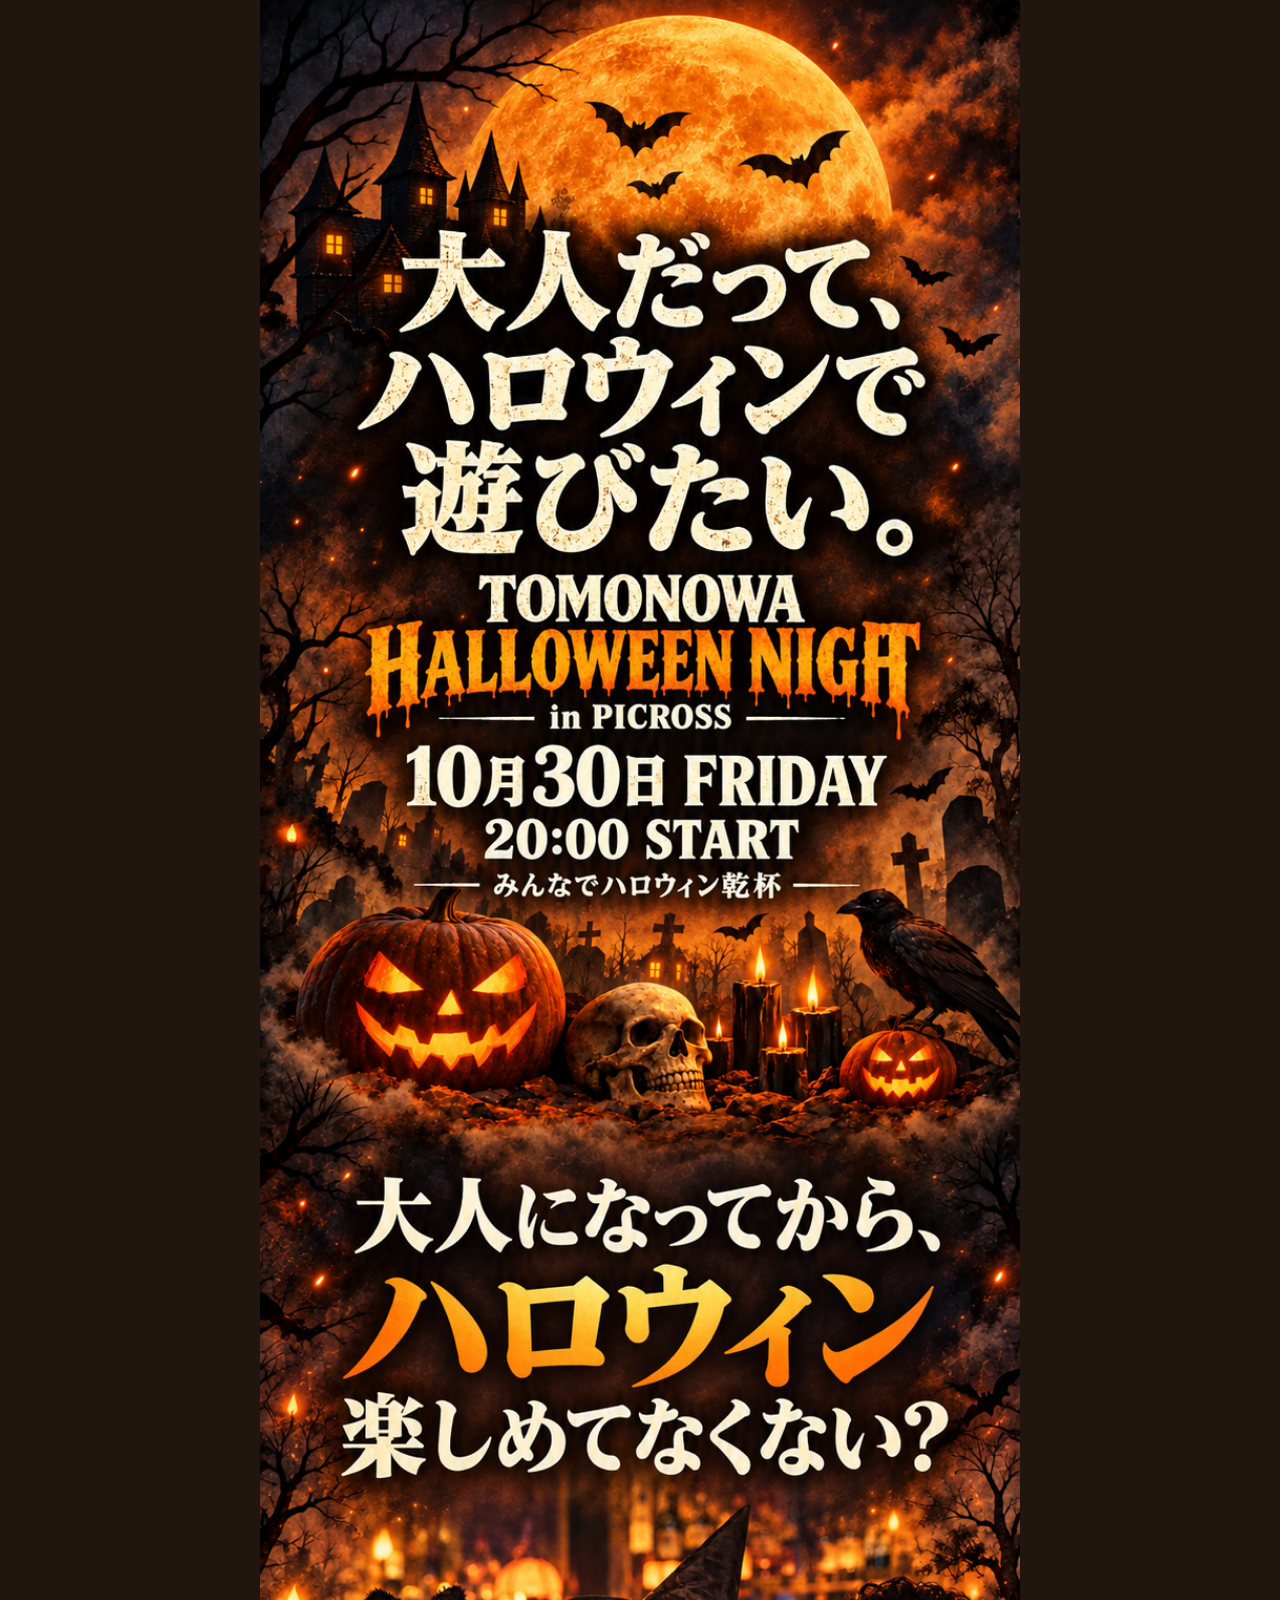
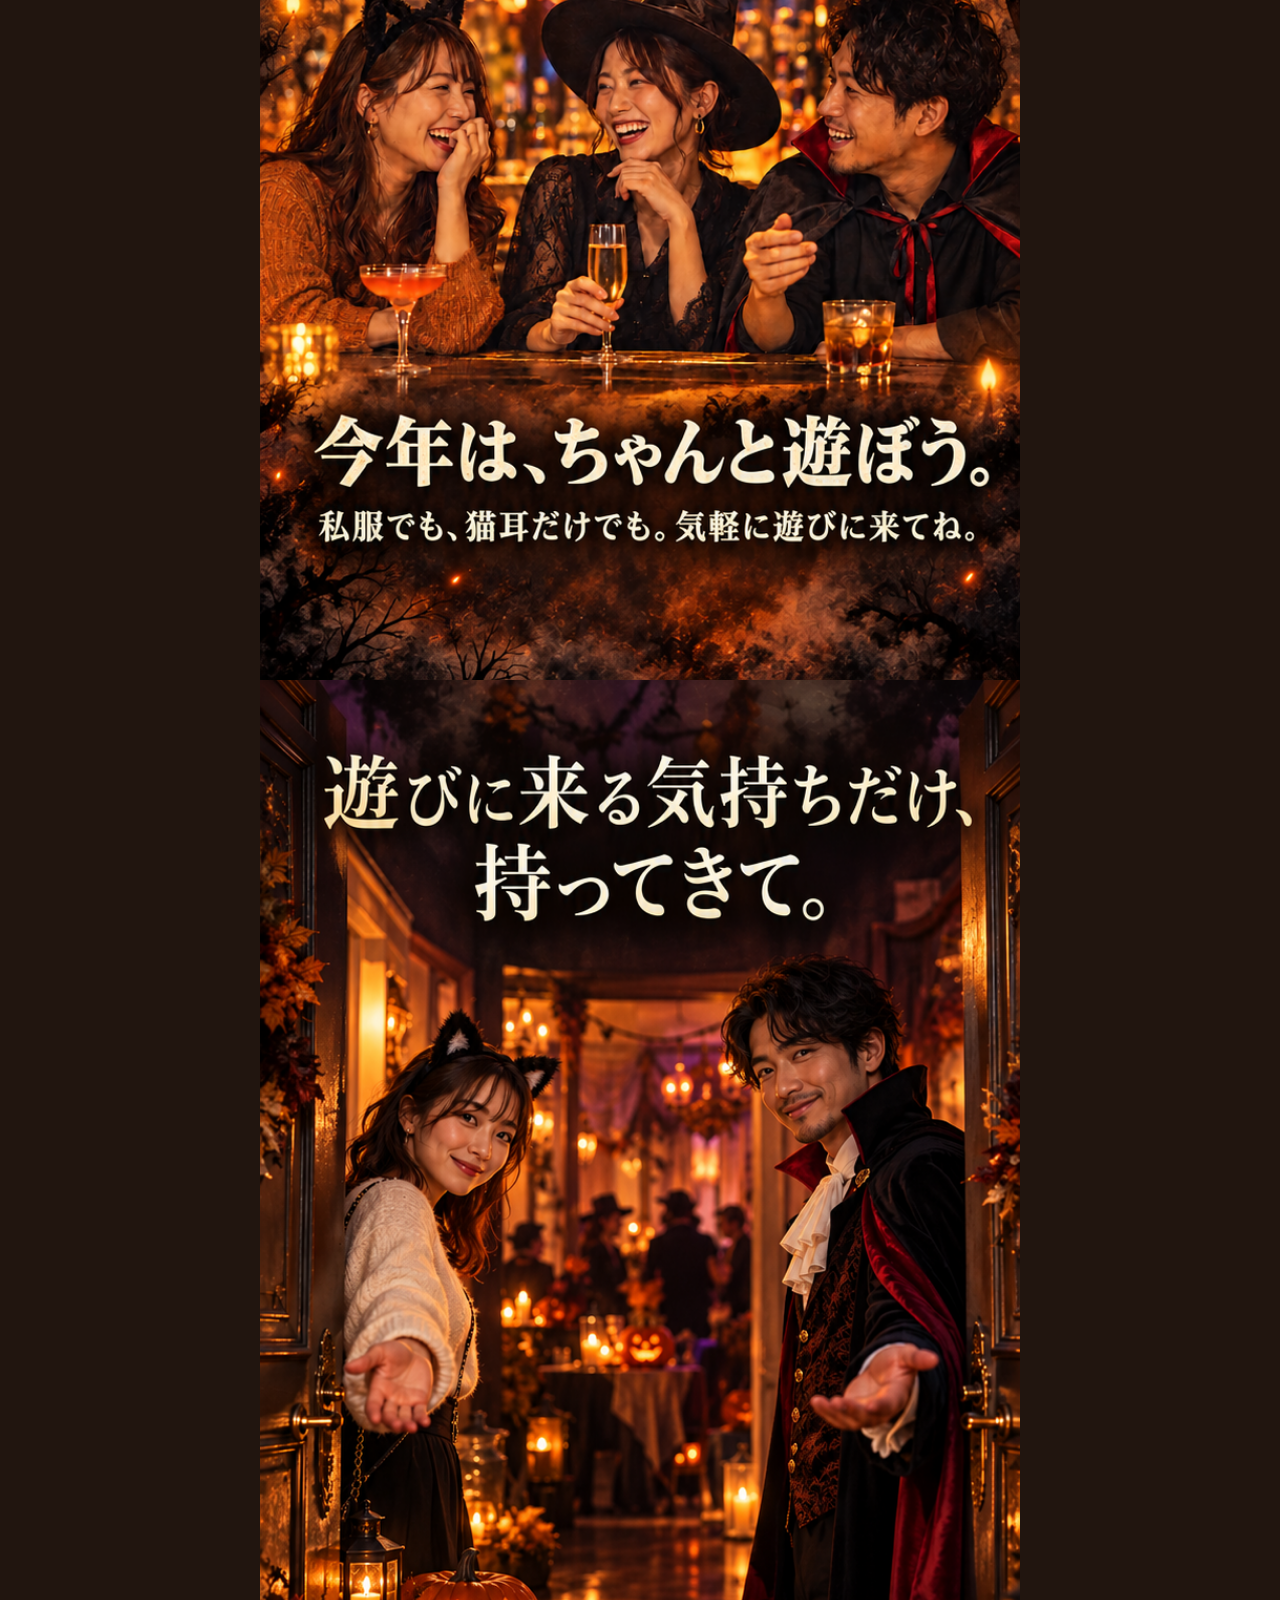
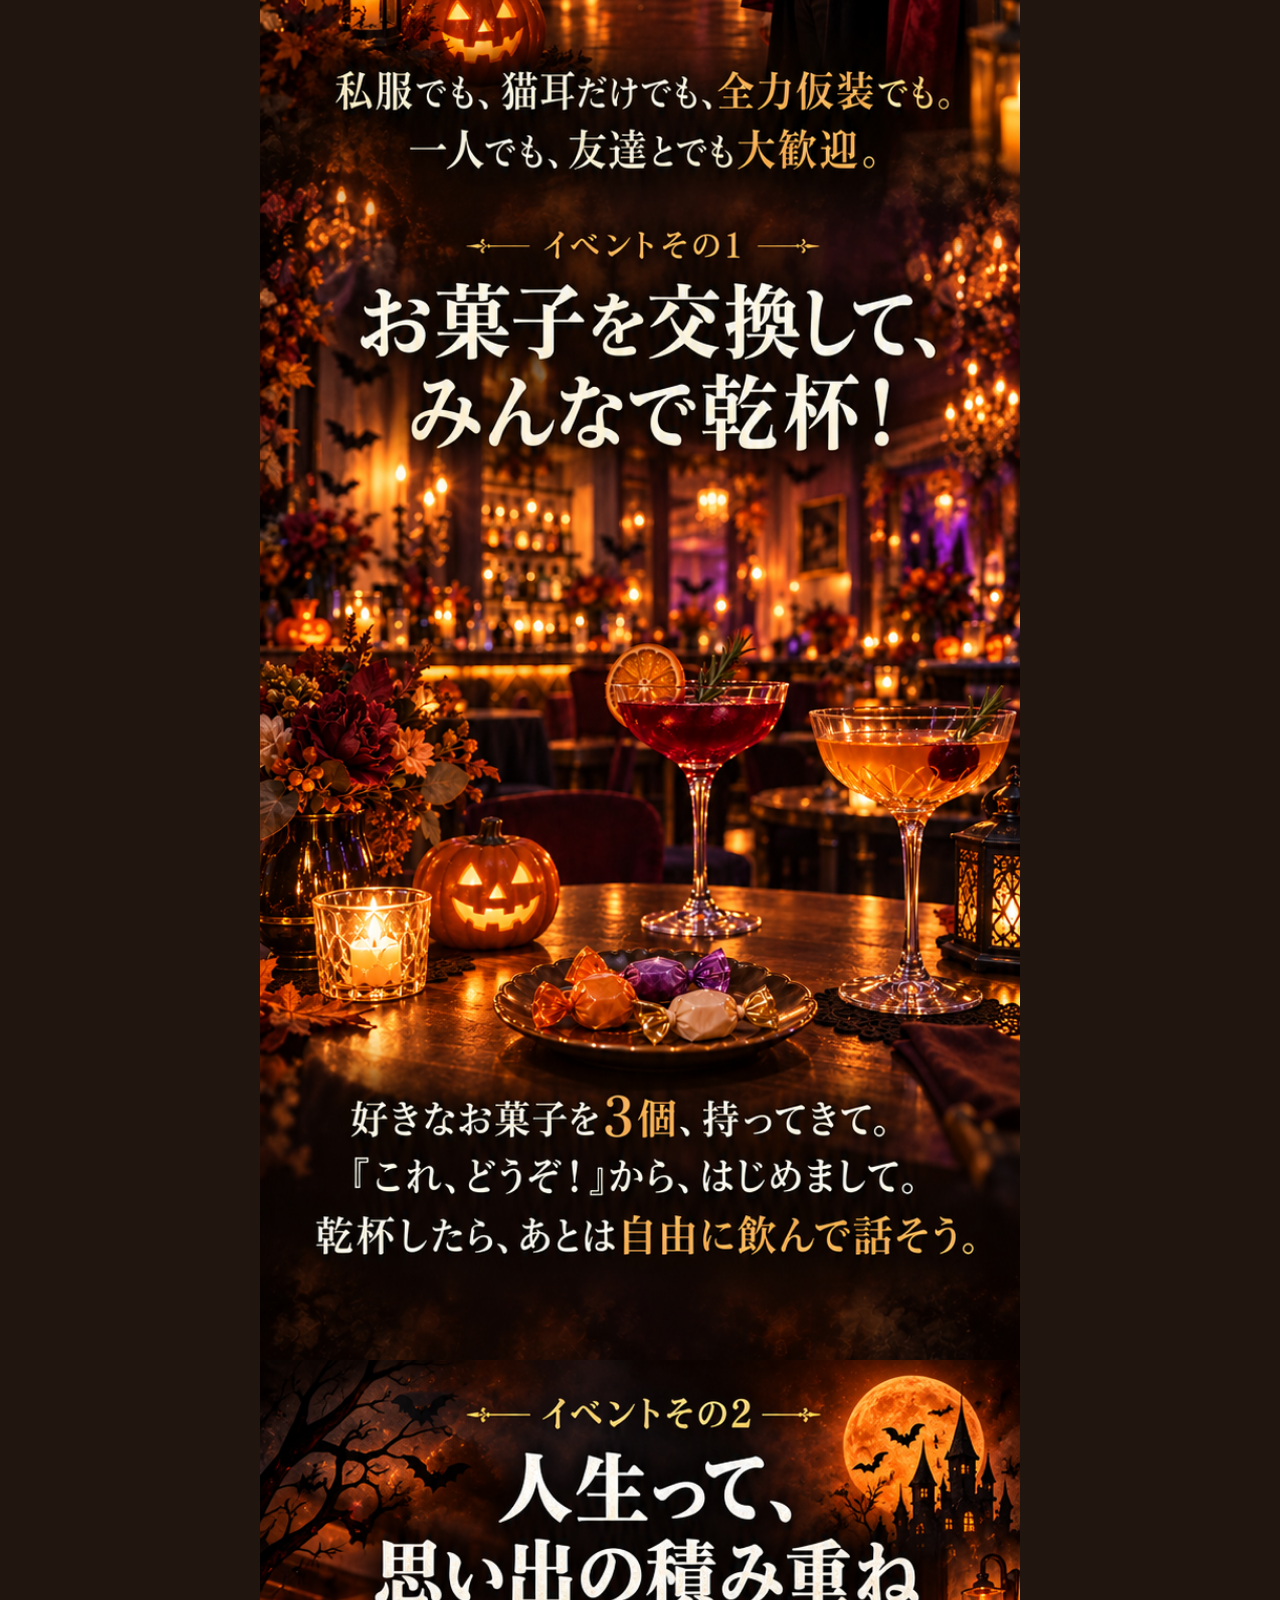
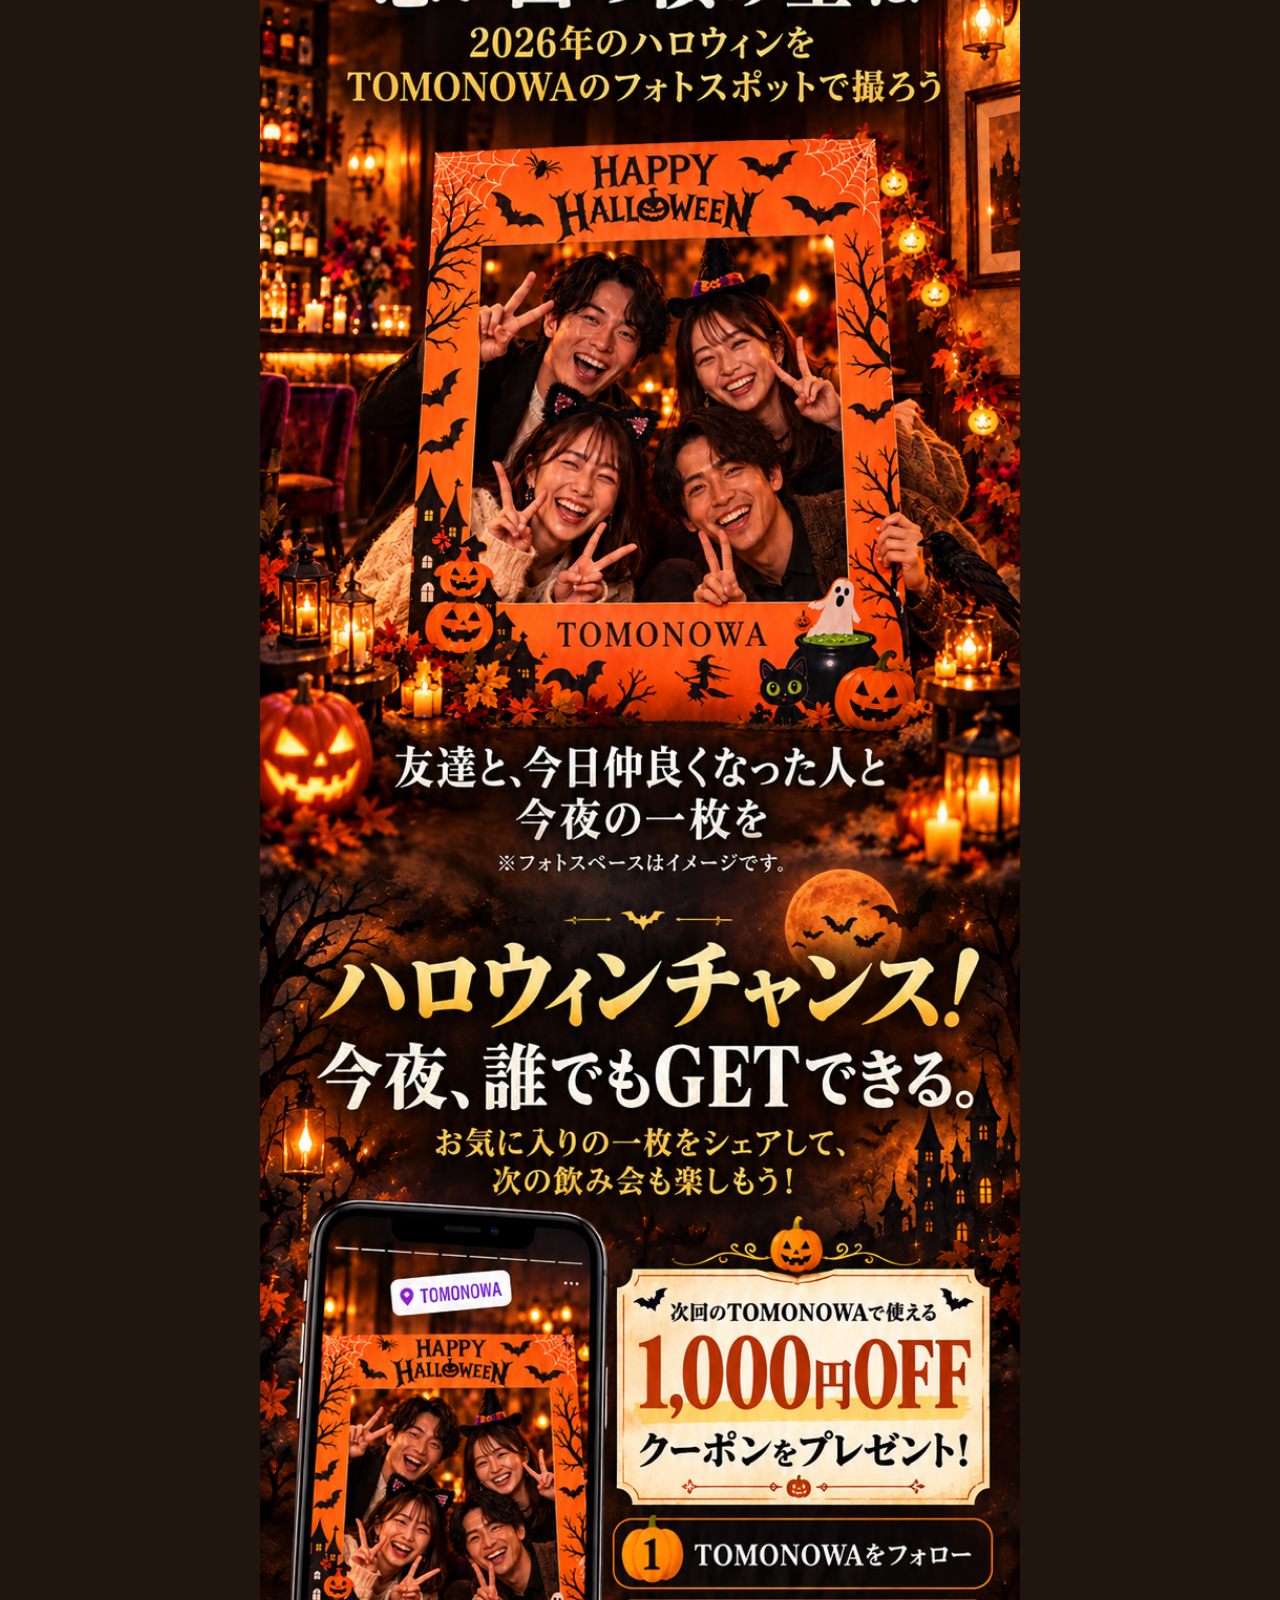
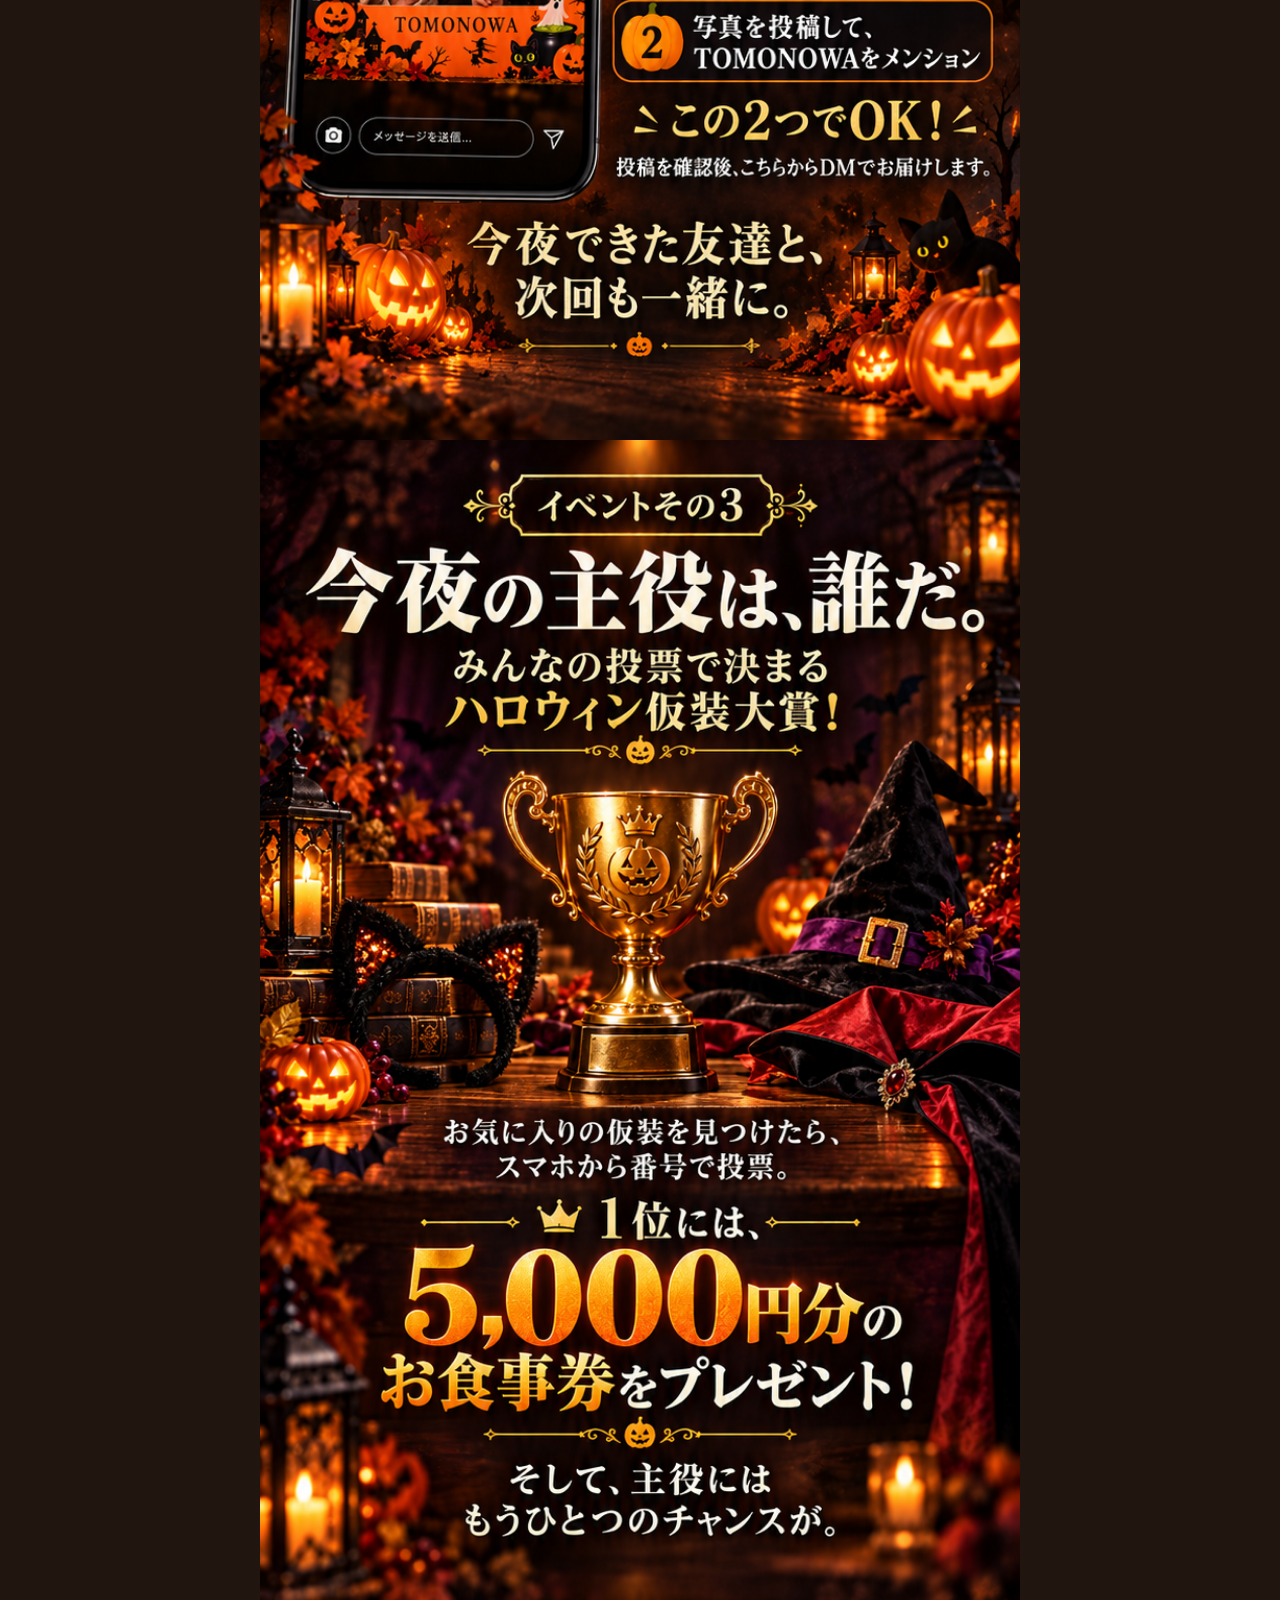
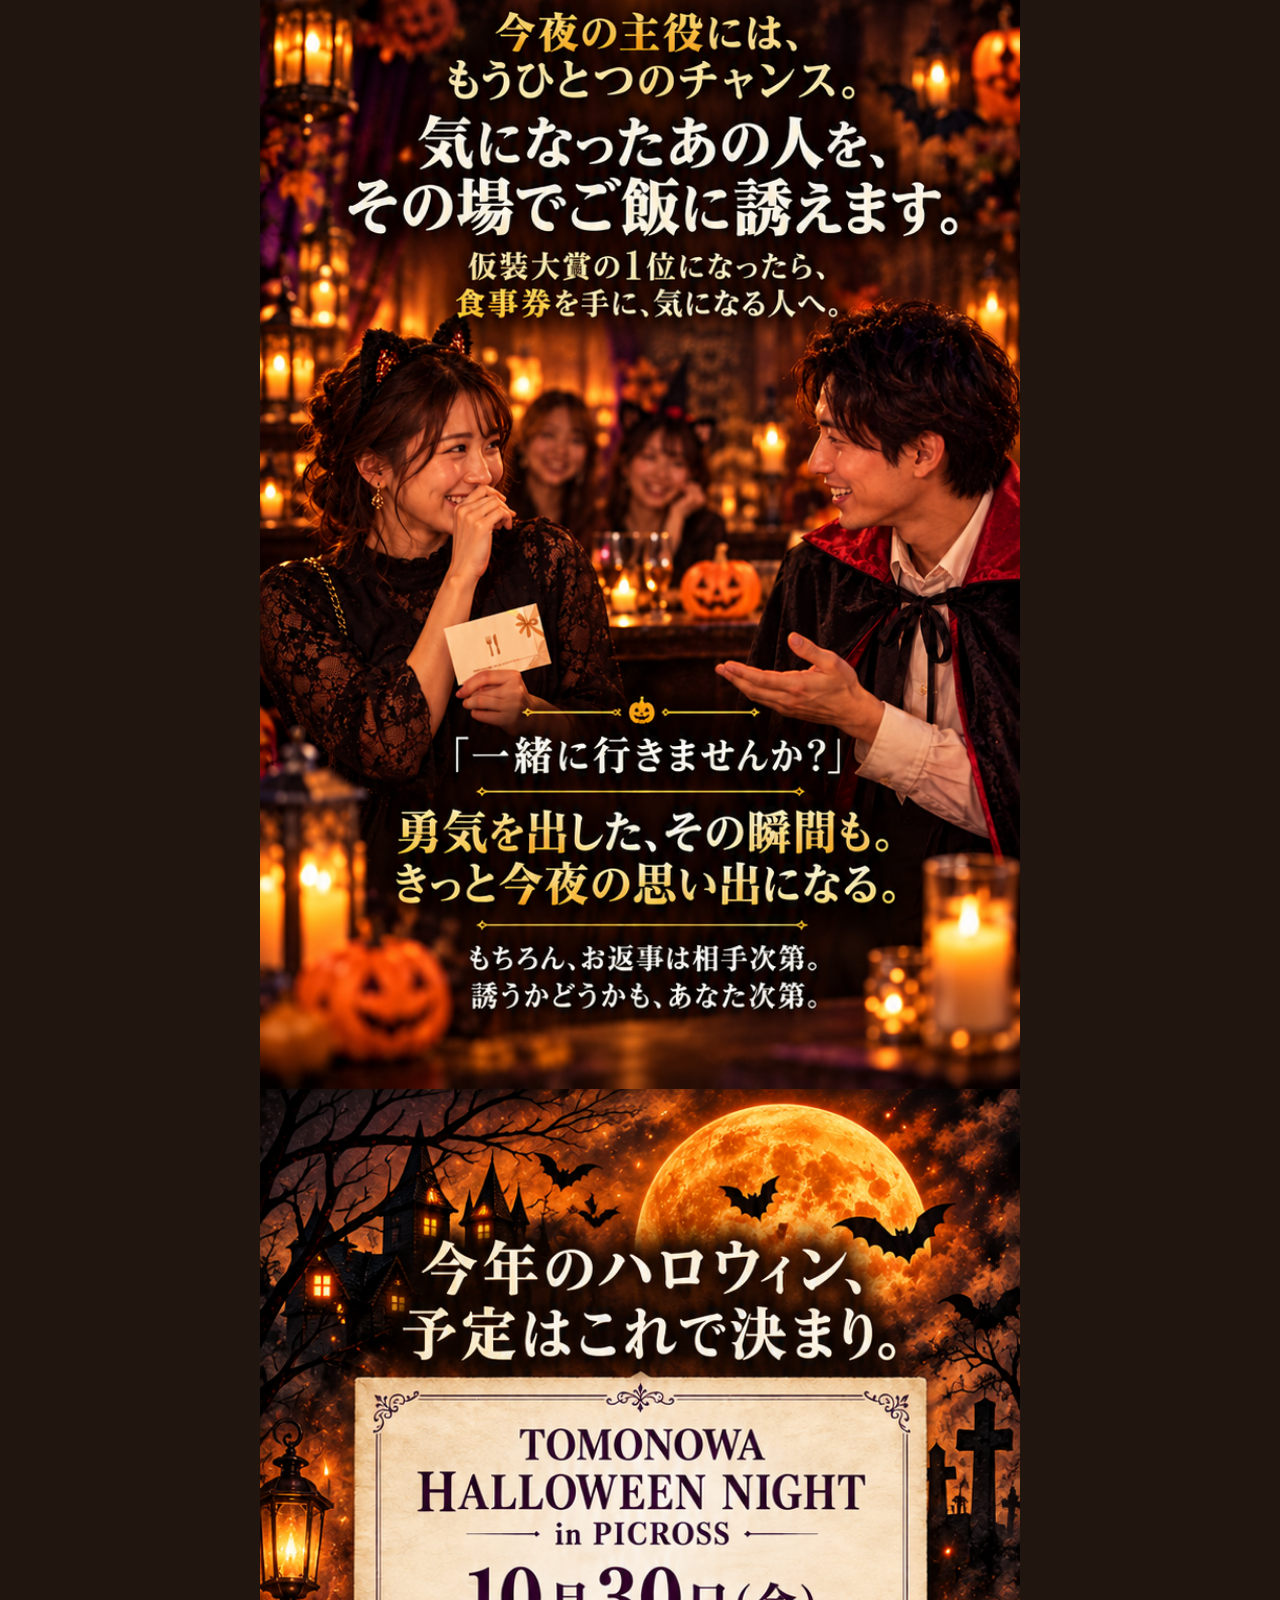
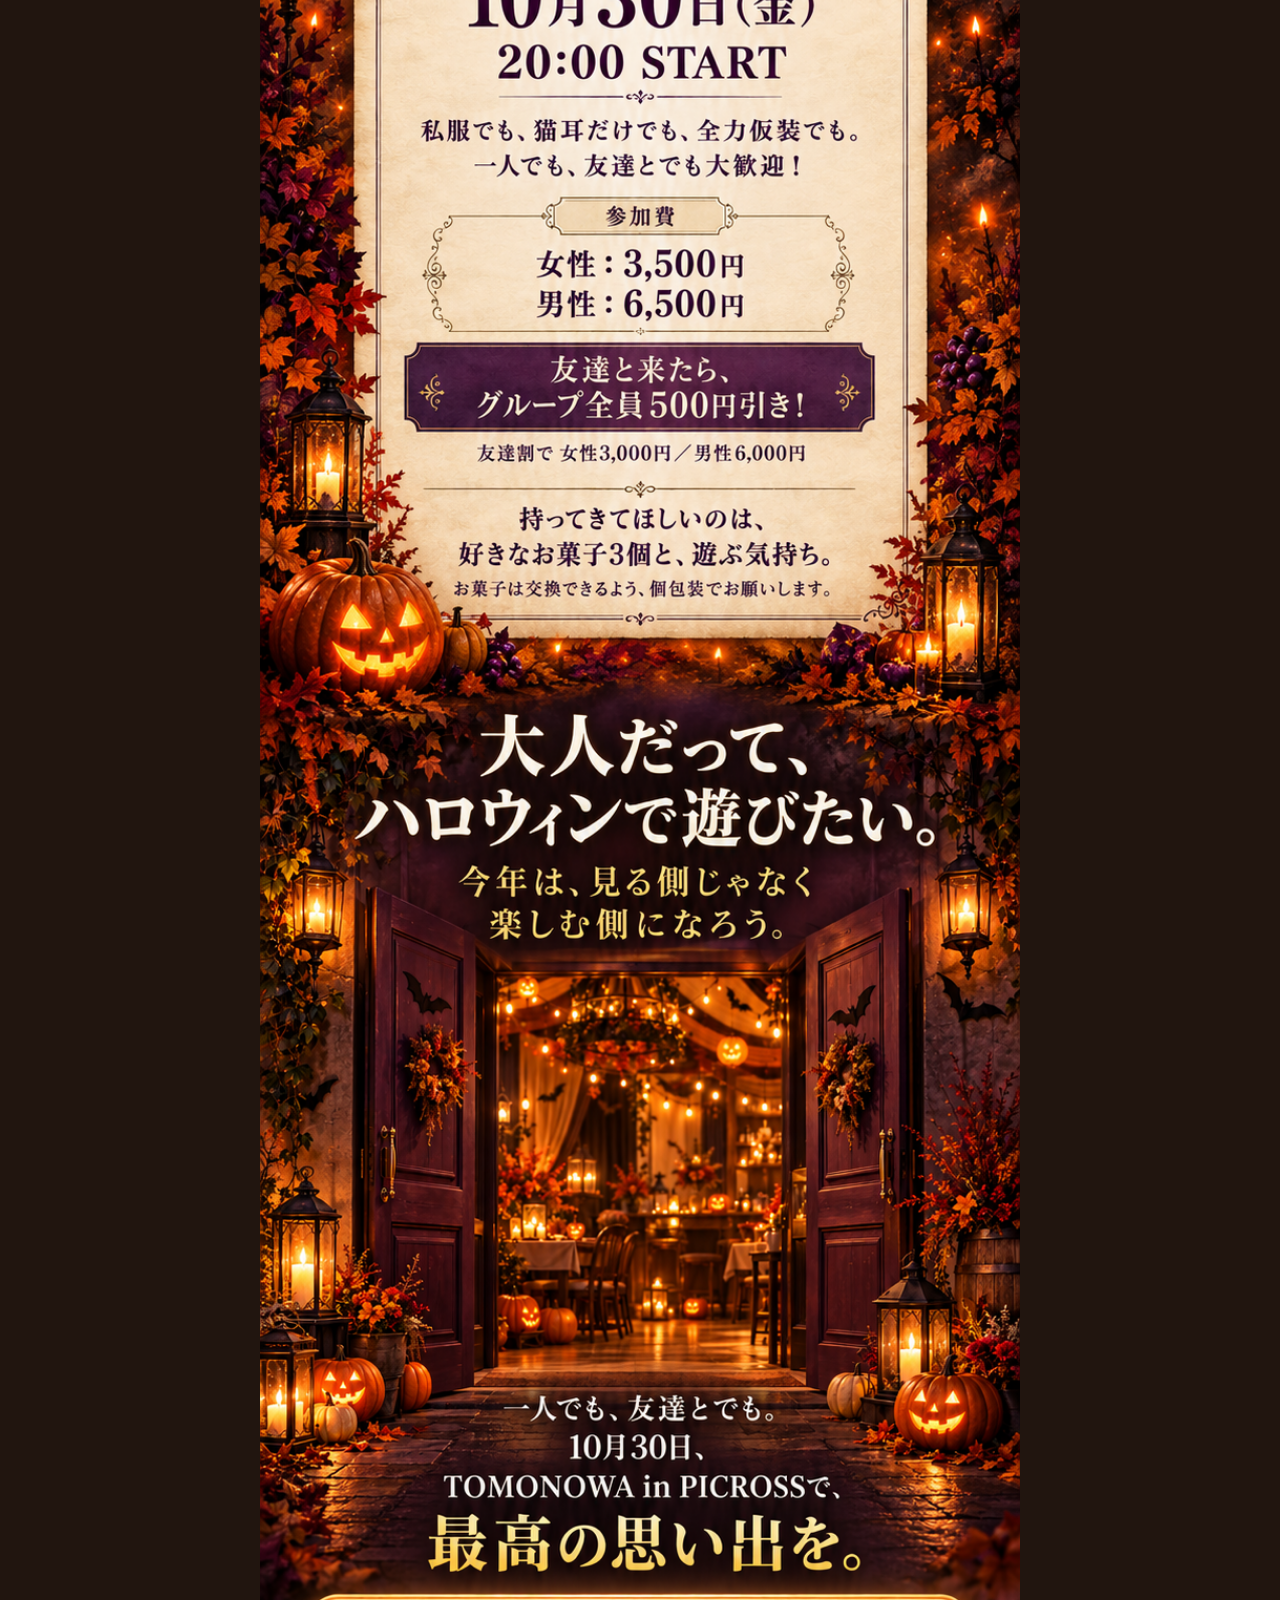
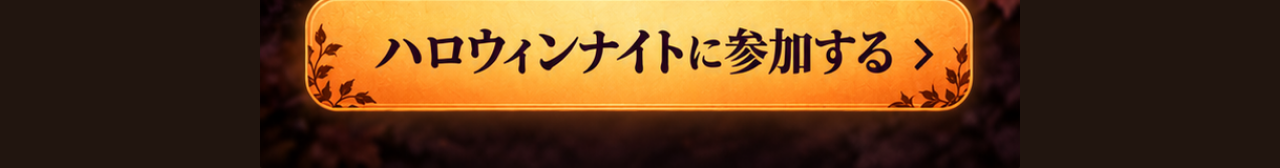
==== halloween/index.html @ 52a35135 "Feature October 30 Halloween event and publish image LP" ====
<!doctype html>
<html lang="ja">
  <head>
    <meta charset="utf-8">
    <meta name="viewport" content="width=device-width, initial-scale=1">
    <title>TOMONOWA HALLOWEEN NIGHT in PICROSS｜10月30日</title>
    <meta name="description" content="10月30日20時スタート。大人だってハロウィンで遊びたい。女性3,500円、男性6,500円。友達と来たらグループ全員500円引き。">
    <link rel="stylesheet" href="./styles.css">
    <link rel="canonical" href="https://martech0000.github.io/tomonowa-event-portal/halloween/">
  </head>
  <body>
    <main class="lp" aria-label="TOMONOWA HALLOWEEN NIGHT in PICROSS｜10月30日 landing page">
      <section class="visual-section" aria-label="Sections 1 and 2">
        <img src="./assets/pages-01-02-continuous-v1.png" alt="大人だって、ハロウィンで遊びたい。10月30日金曜日20時スタート。TOMONOWA HALLOWEEN NIGHT in PICROSS。大人になってから、ハロウィン楽しめてなくない？今年は、ちゃんと遊ぼう。" width="724" height="2172" fetchpriority="high" decoding="async">
      </section>

      <section class="visual-section" aria-label="Sections 3 and 4">
        <img src="./assets/pages-03-04-continuous-v1.png" alt="遊びに来る気持ちだけ、持ってきて。私服でも猫耳だけでも全力仮装でも。一人でも友達とでも大歓迎。イベントその1。お菓子を交換して、みんなで乾杯！好きなお菓子を3個持ってきて。" width="724" height="2172" loading="lazy" decoding="async">
      </section>

      <section class="visual-section" aria-label="Sections 5 and 6">
        <img src="./assets/pages-05-06-continuous-v1.png" alt="イベントその2。人生って、思い出の積み重ね。2026年のハロウィンをTOMONOWAのフォトスポットで撮ろう。フォトスペースはイメージです。ハロウィンチャンス。TOMONOWAをフォローし写真を投稿してメンション。確認後DMで次回1,000円OFFクーポンをお届け。" width="724" height="2172" loading="lazy" decoding="async">
      </section>

      <section class="visual-section" aria-label="Sections 7 and 8">
        <img src="./assets/pages-07-08-continuous-v1.png" alt="イベントその3。みんなの投票で決まる仮装大賞。スマホから番号で投票。1位には5,000円分のお食事券。仮装大賞の1位は気になった人をその場で食事に誘えるチャンス。お返事は相手次第、誘うかどうかもあなた次第。" width="729" height="2157" loading="lazy" decoding="async">
      </section>

      <section class="visual-section has-cta" aria-label="Sections 9 and 10">
        <img src="./assets/pages-09-10-continuous-v1.png" alt="10月30日金曜日20時スタート。女性3,500円、男性6,500円。友達と来たらグループ全員500円引き。個包装のお菓子3個をご用意ください。10月30日、TOMONOWA in PICROSSで最高の思い出を。ハロウィンナイトに参加する。" width="724" height="2171" loading="lazy" decoding="async">
        <!-- 申込先が決まり次第、hrefを設定する。未設定時は誤って予約できたと誤認させない。 -->
        <a class="cta-hit cta-hit--final-primary" href="#" aria-label="ハロウィンナイトに参加する（申込先未設定）" aria-disabled="true" onclick="event.preventDefault(); alert('申し込み先は現在未設定です。');"></a>
      </section>
    </main>
  </body>
</html>
---- halloween/styles.css ----
:root {
  color-scheme: dark;
  --page-bg: #21150f;
  --frame-bg: #21150f;
  --focus: #ffbc62;
}

* {
  box-sizing: border-box;
}

html {
  background: var(--page-bg);
}

body {
  margin: 0;
  background: var(--page-bg);
  font-family: "Hiragino Mincho ProN", "Yu Mincho", YuMincho, "Times New Roman", serif;
}

.lp {
  width: min(100%, 760px);
  margin: 0 auto;
  background: var(--page-bg);
}

.visual-section {
  position: relative;
  margin: 0;
  line-height: 0;
  background: var(--frame-bg);
}

.visual-section img {
  display: block;
  width: 100%;
  height: auto;
  user-select: none;
}

/* Image sections form one continuous LP; transitions belong to the artwork. */
.visual-section + .visual-section { margin-top: 0; }

.cta-hit {
  position: absolute;
  display: block;
  border-radius: 999px;
  -webkit-tap-highlight-color: transparent;
}

.cta-hit:focus-visible {
  outline: 4px solid var(--focus);
  outline-offset: 4px;
}

@media (min-width: 942px) {
  body {
    padding-block: 0;
  }

  .lp {
    border-radius: 2px;
    overflow: hidden;
  }
}

.cta-hit--final-primary {
  left: 6%;
  right: 6%;
  top: 92.5%;
  height: 5%;
}
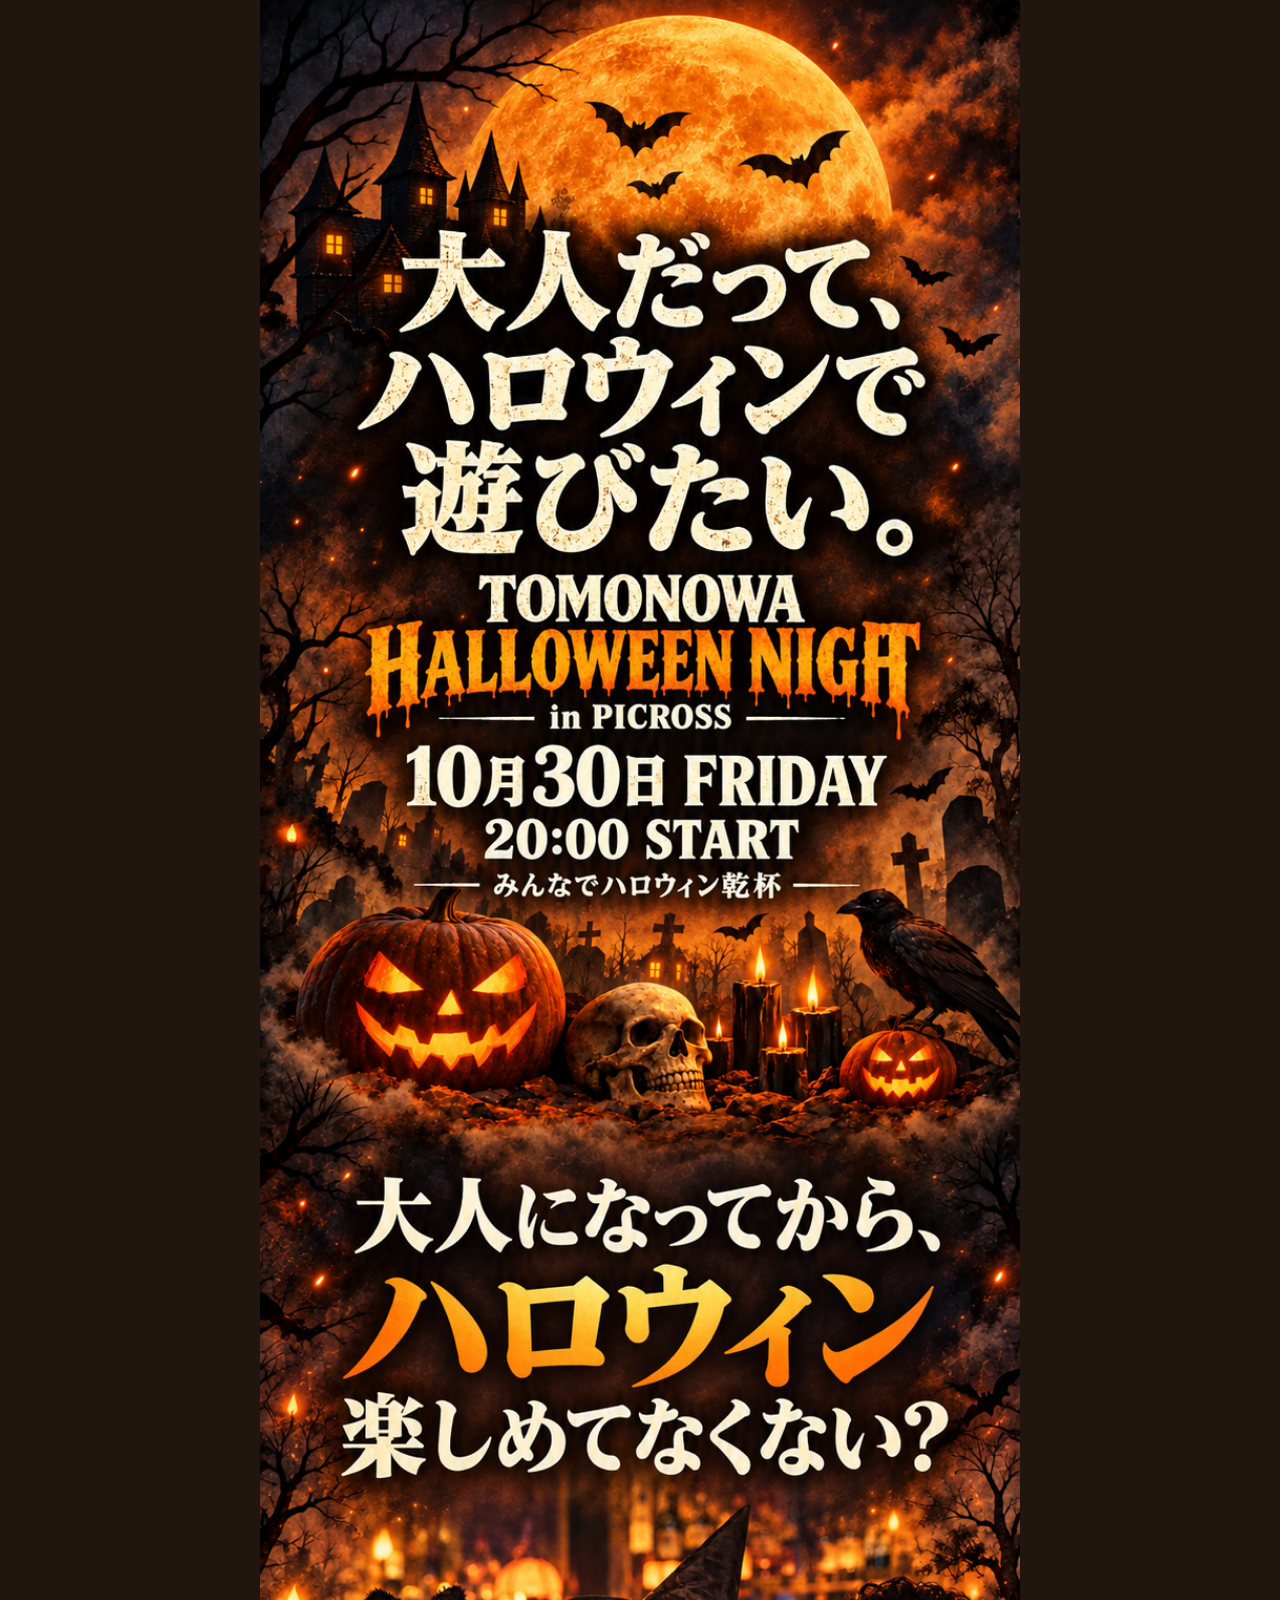
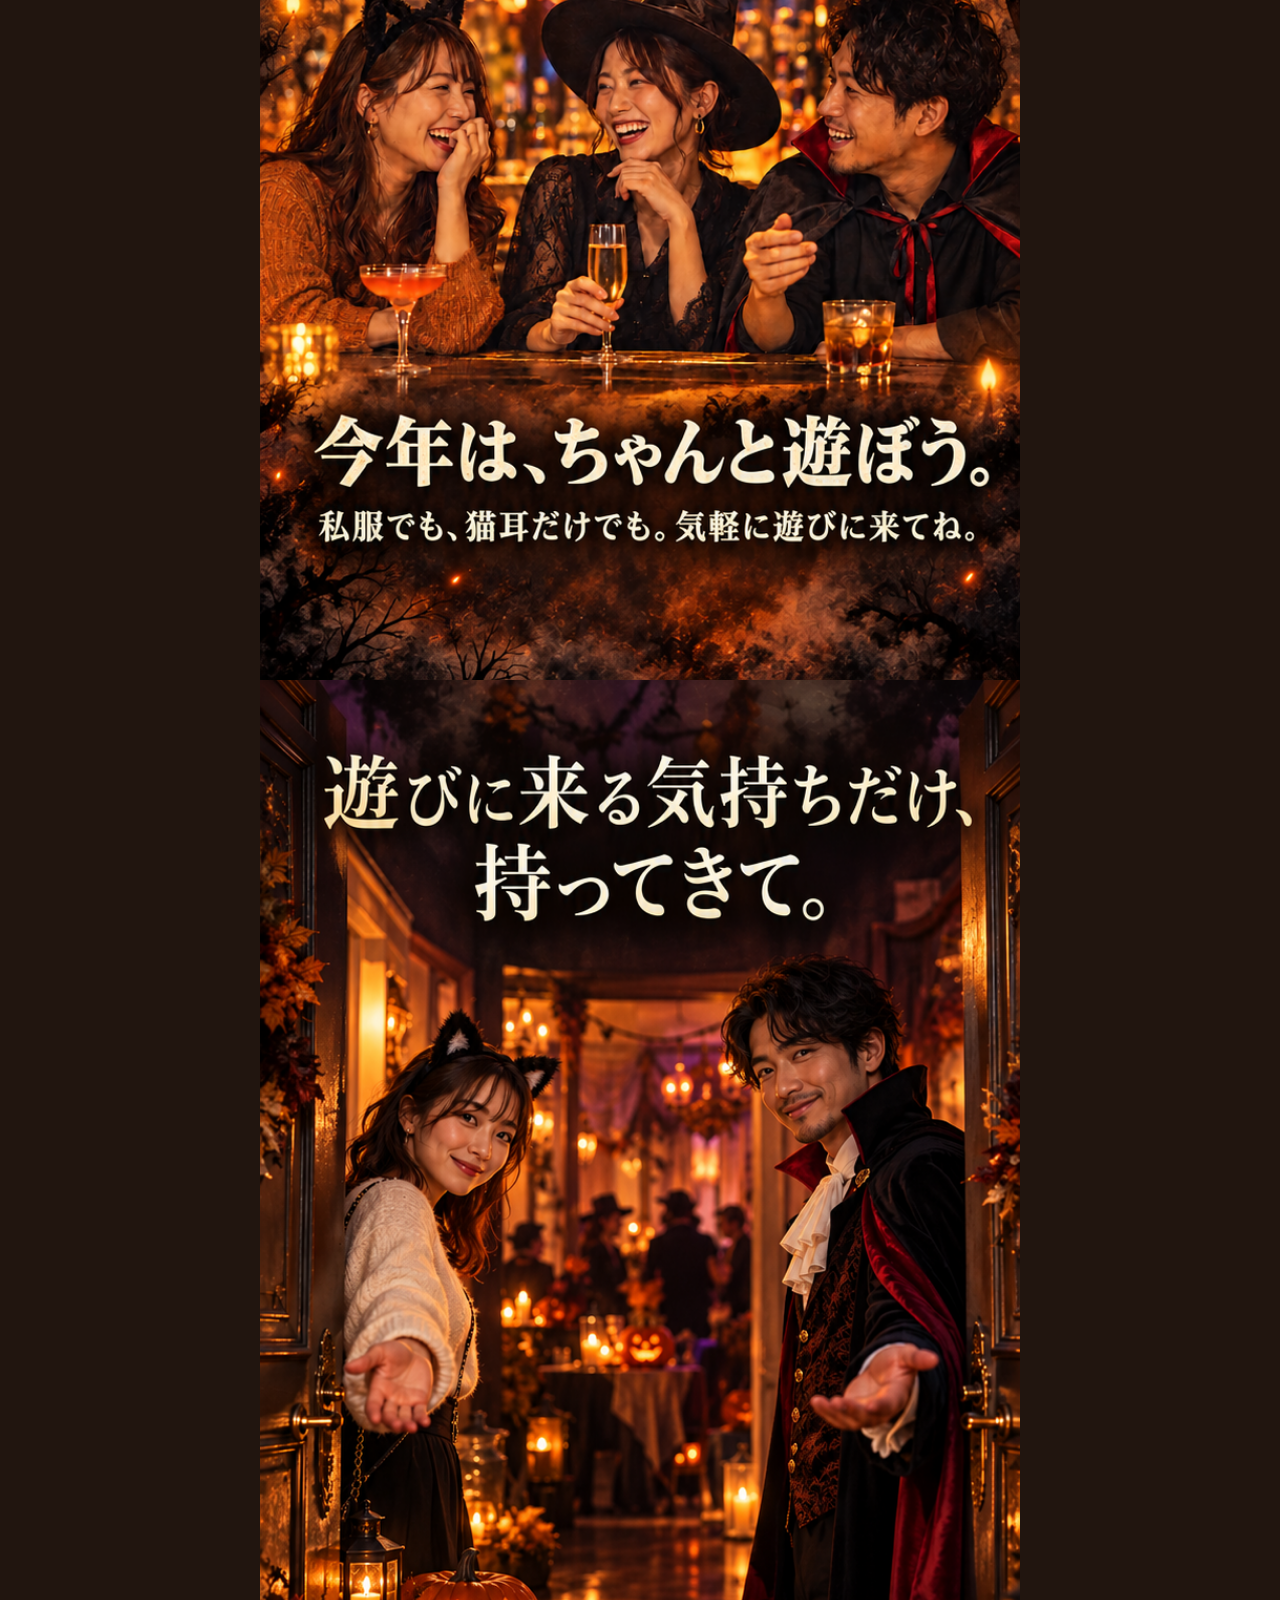
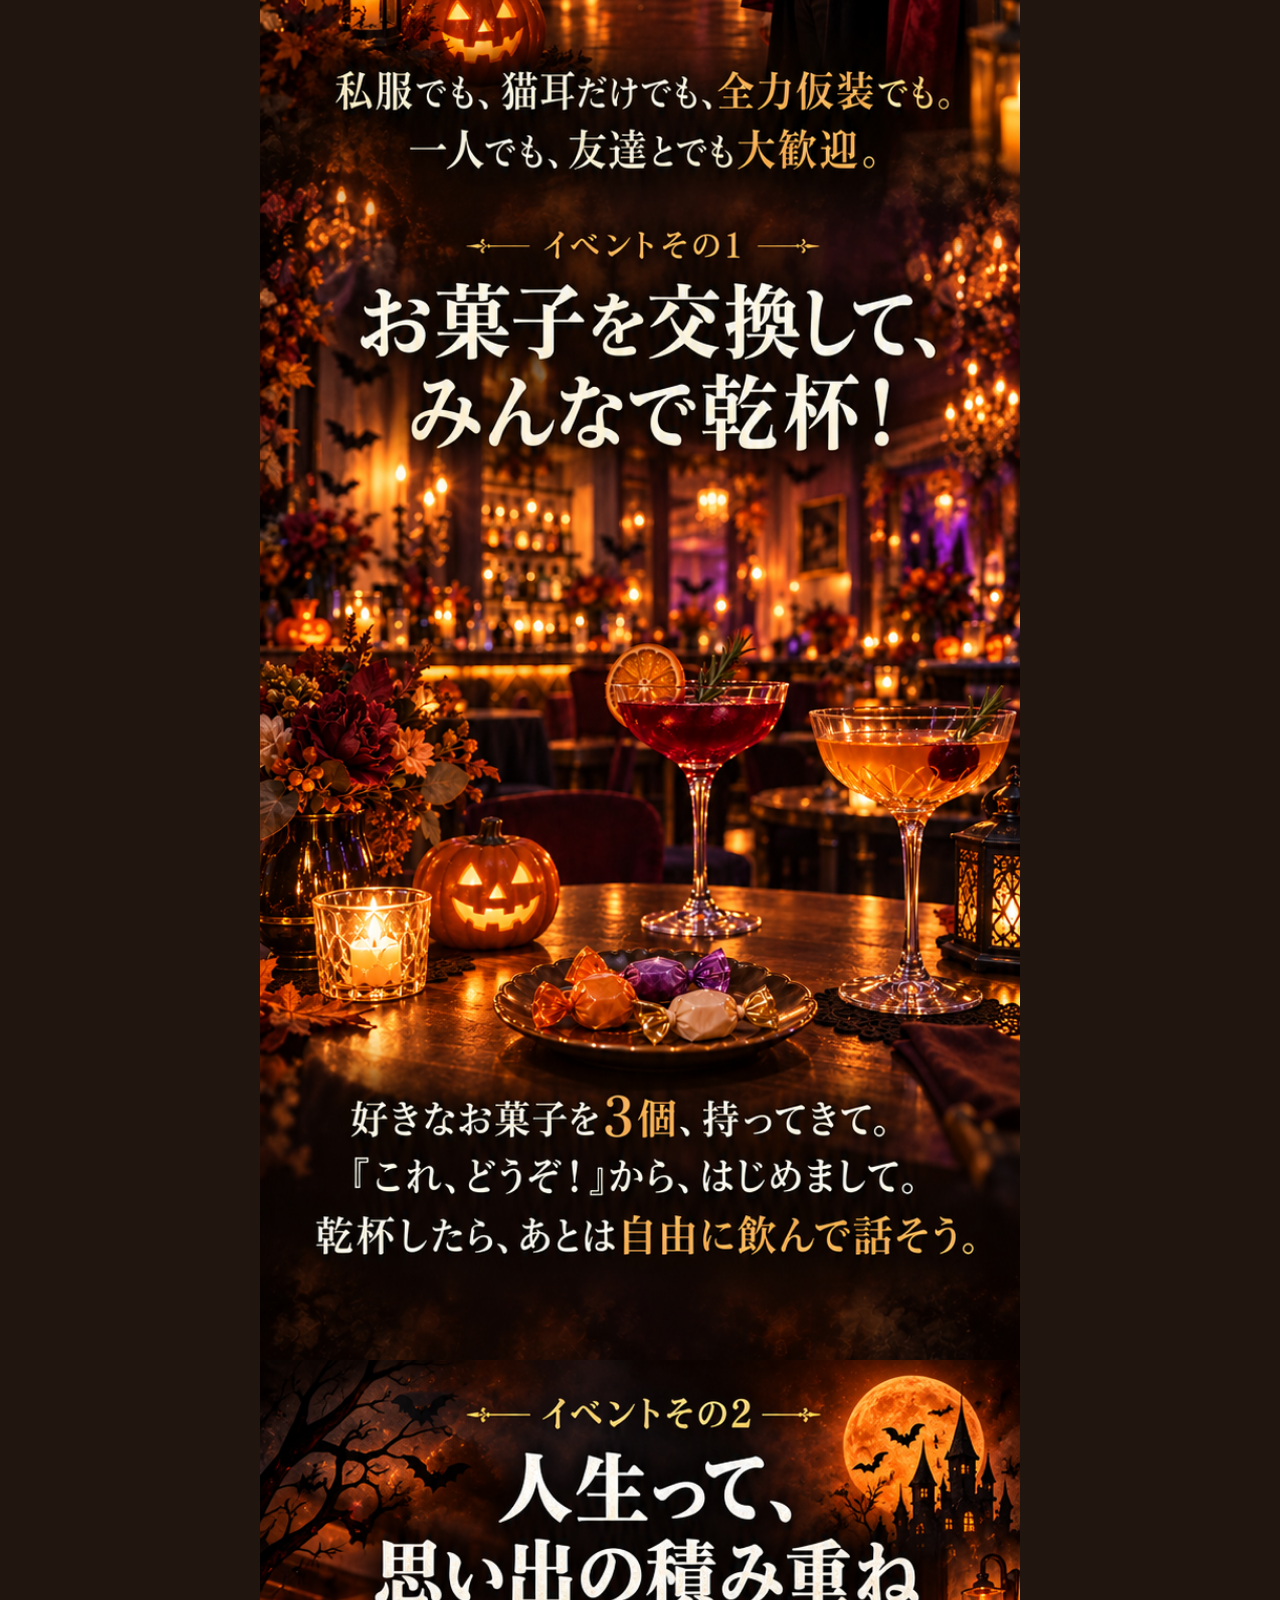
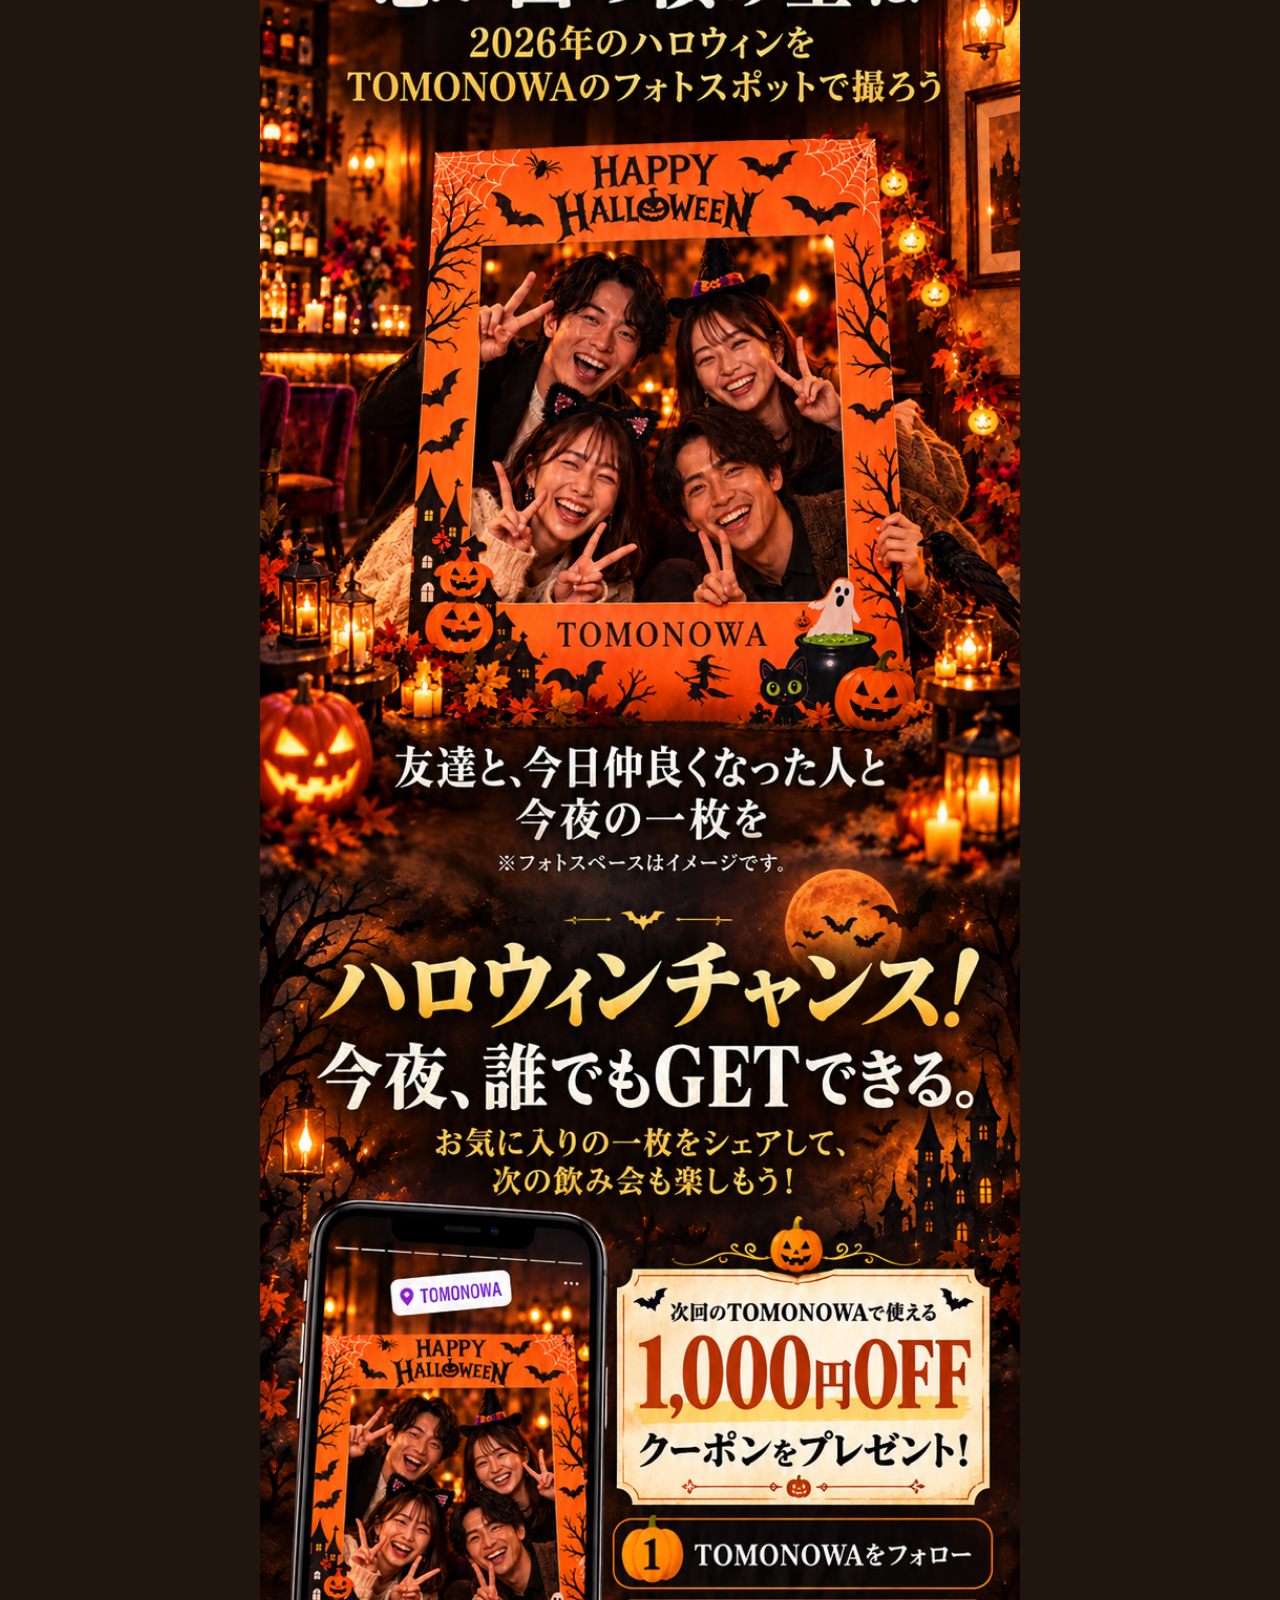
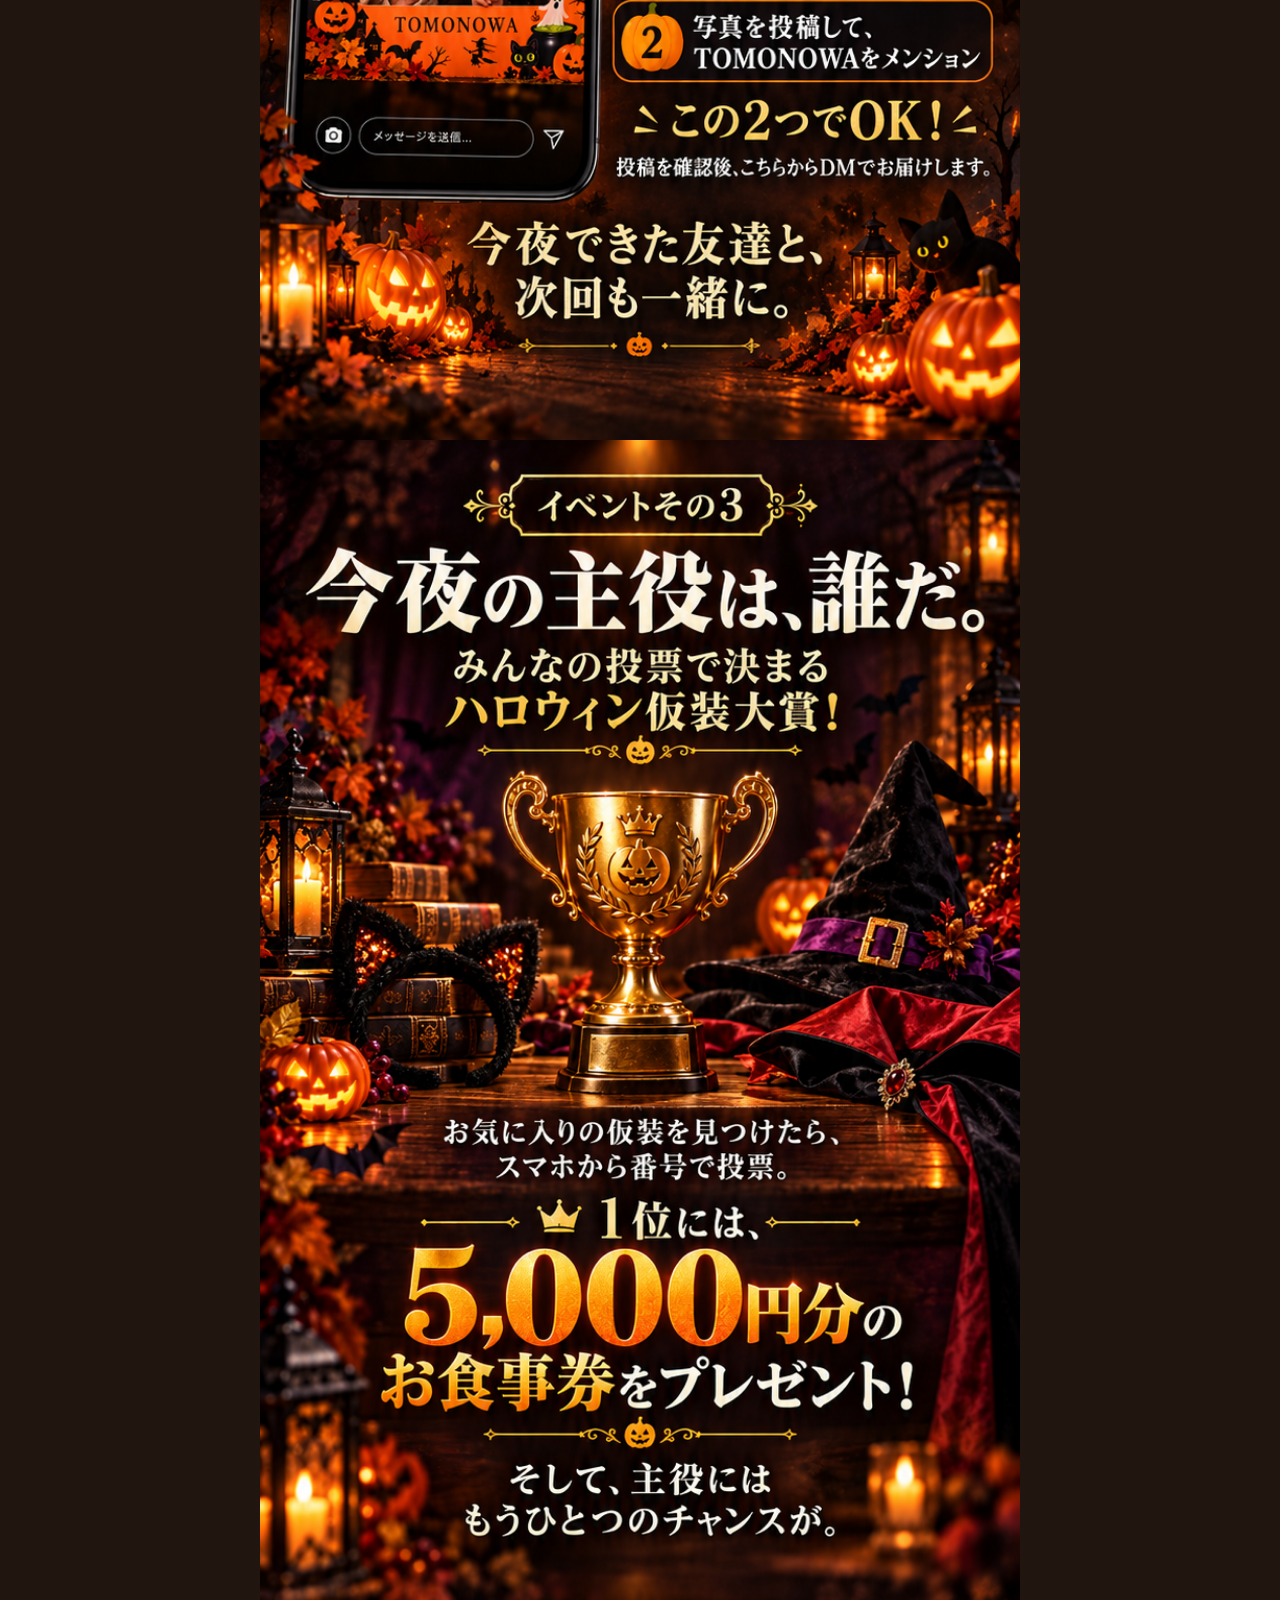
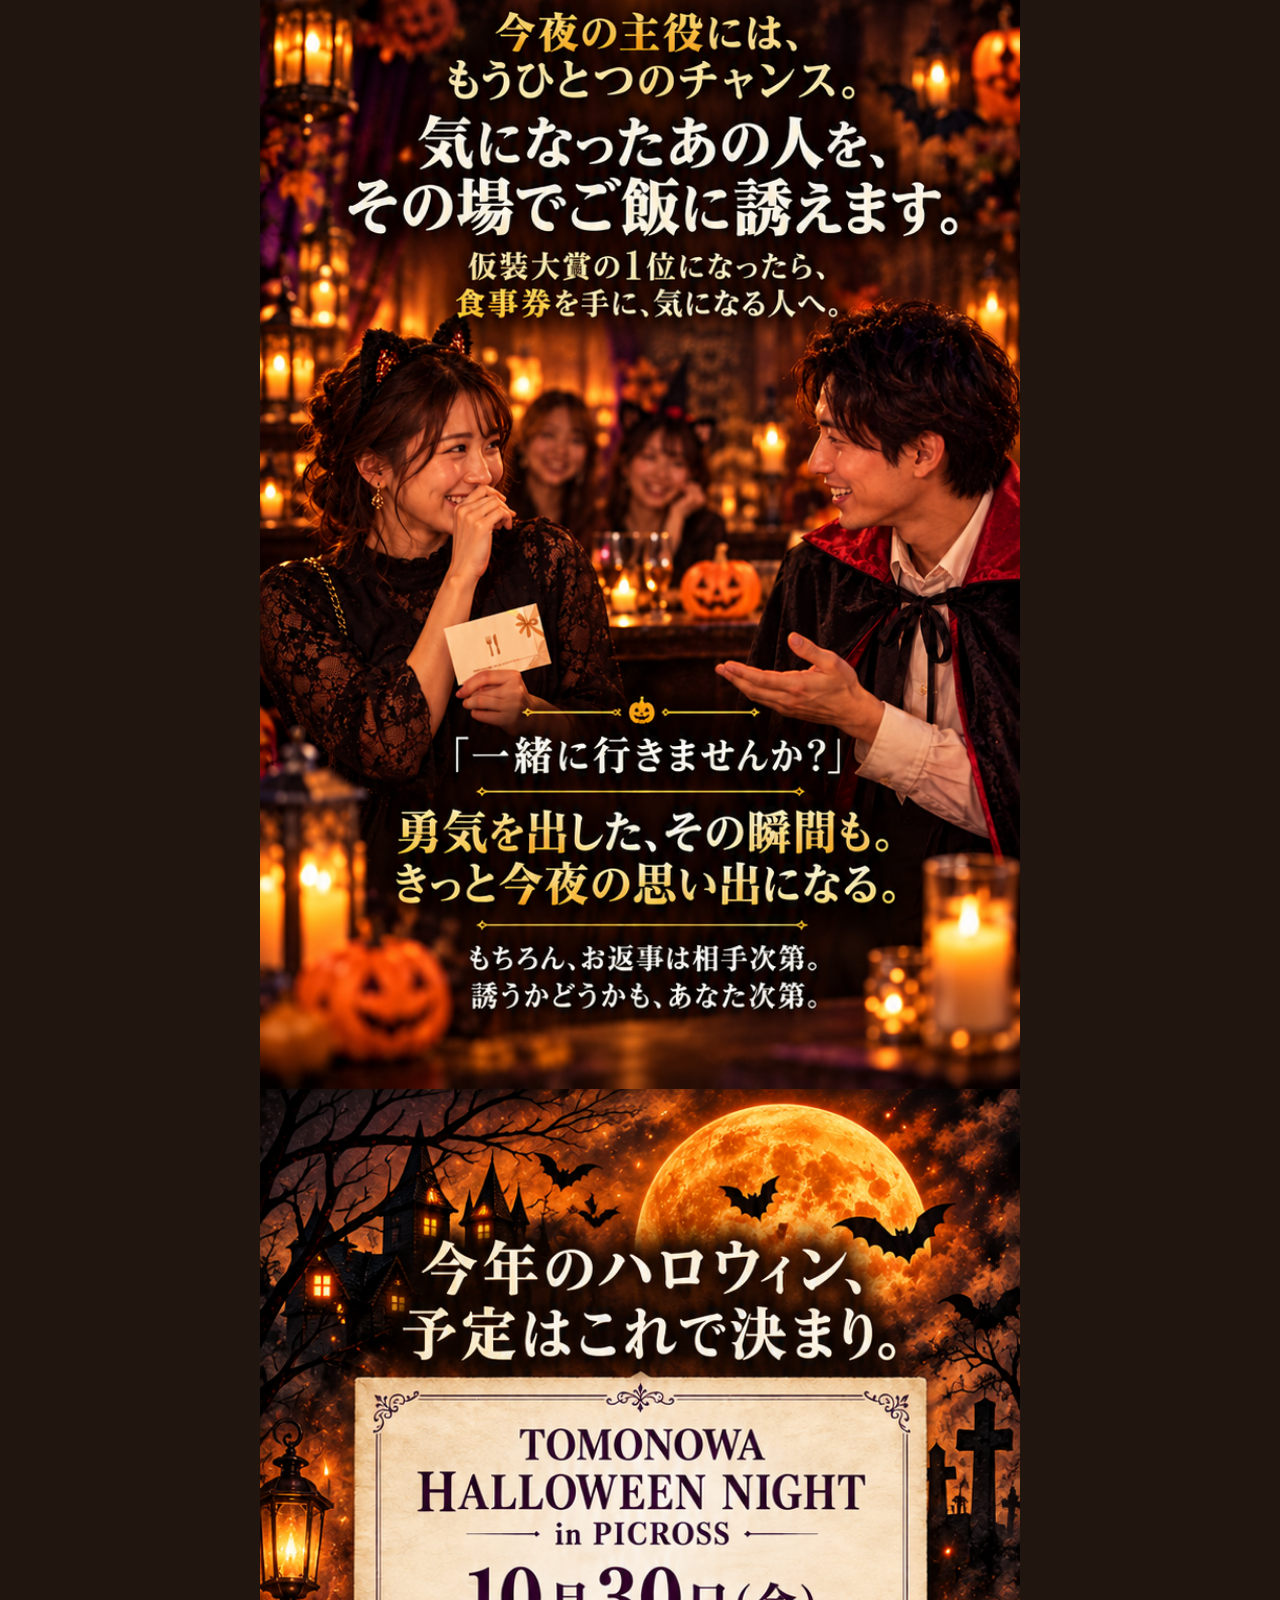
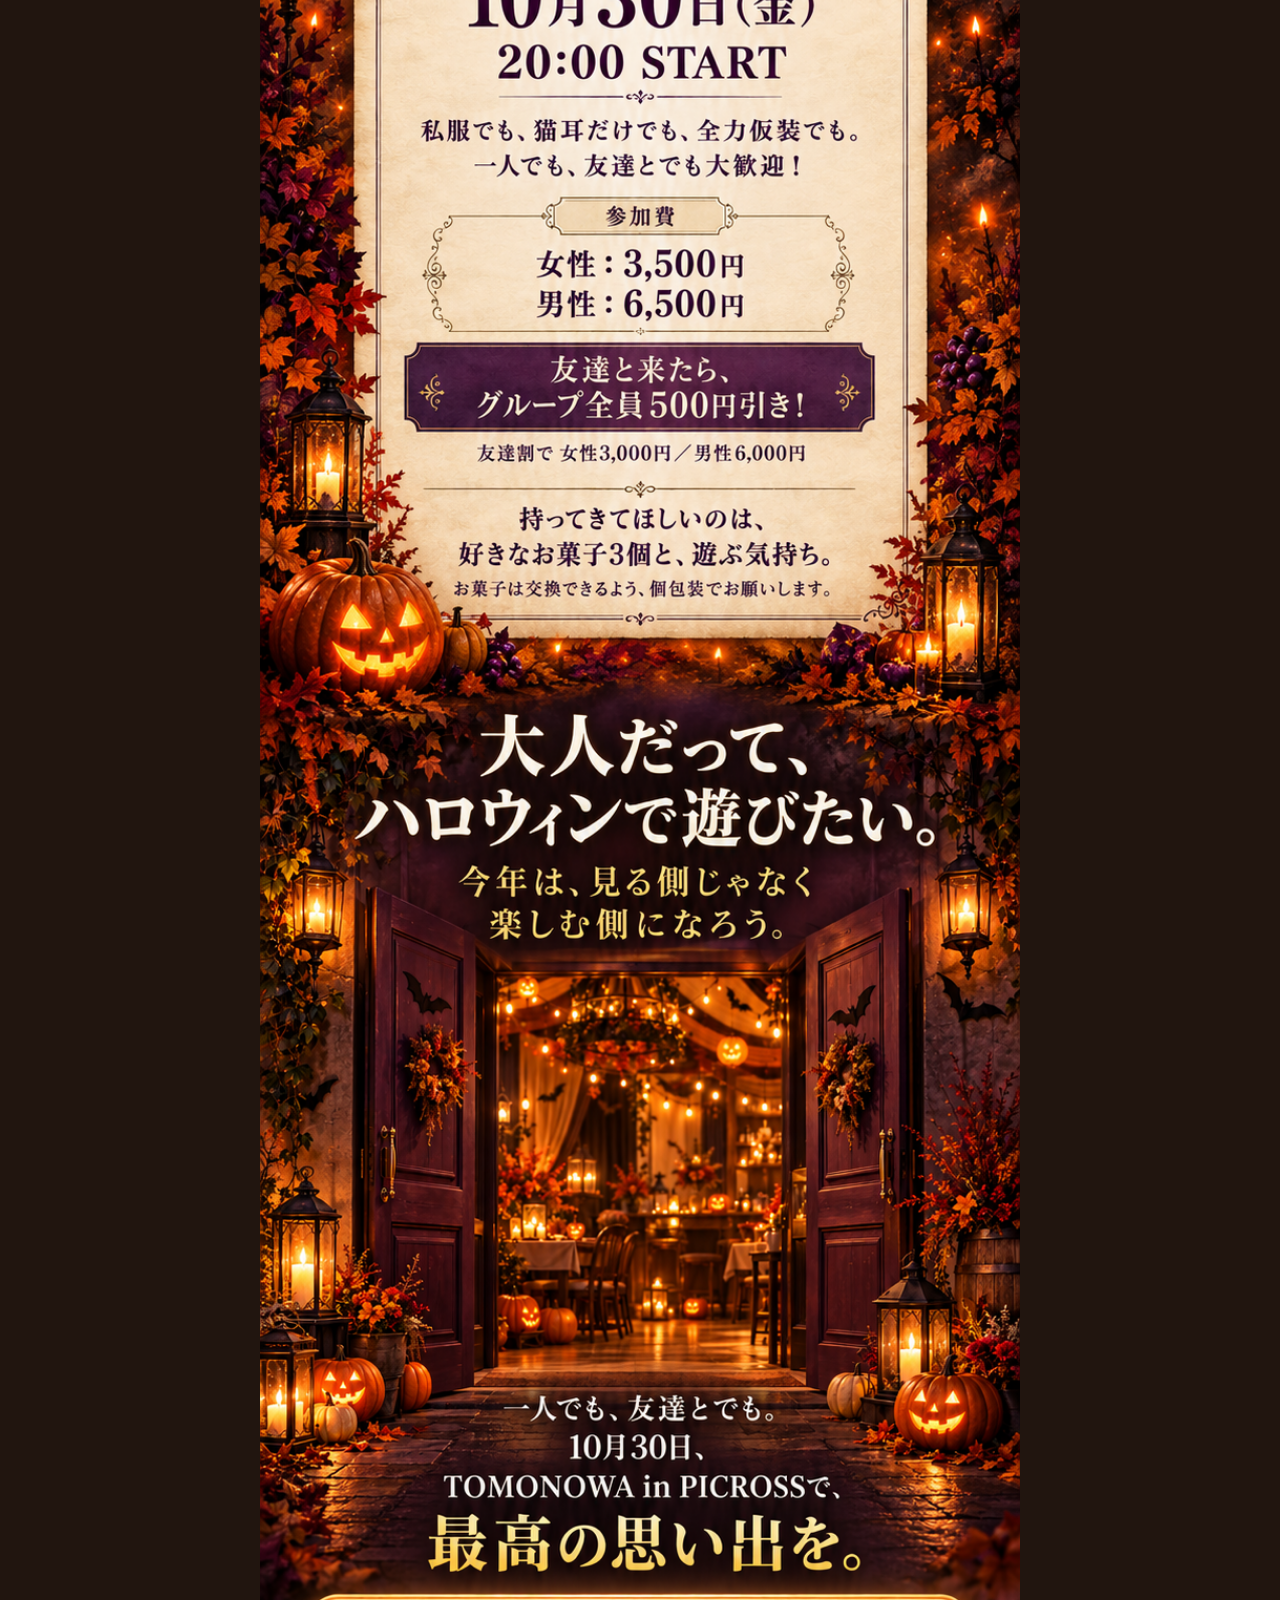
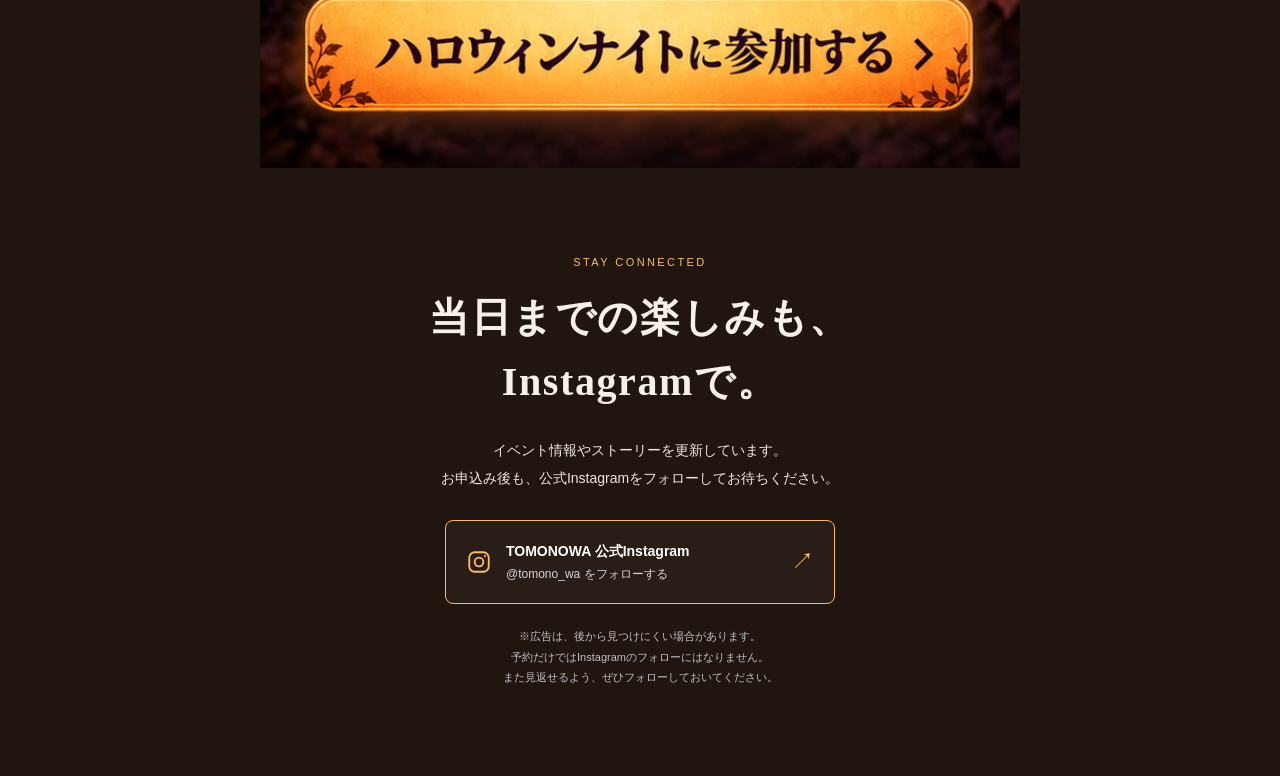
==== commit 6ad57d23: "Add official Instagram follow links below event pages" ====
--- a/halloween/index.html
+++ b/halloween/index.html
@@ -6,6 +6,7 @@
     <title>TOMONOWA HALLOWEEN NIGHT in PICROSS｜10月30日</title>
     <meta name="description" content="10月30日20時スタート。大人だってハロウィンで遊びたい。女性3,500円、男性6,500円。友達と来たらグループ全員500円引き。">
     <link rel="stylesheet" href="./styles.css">
+    <link rel="stylesheet" href="../instagram-follow.css?v=20261022">
     <link rel="canonical" href="https://martech0000.github.io/tomonowa-event-portal/halloween/">
   </head>
   <body>
@@ -28,9 +29,19 @@
 
       <section class="visual-section has-cta" aria-label="Sections 9 and 10">
         <img src="./assets/pages-09-10-continuous-v1.png" alt="10月30日金曜日20時スタート。女性3,500円、男性6,500円。友達と来たらグループ全員500円引き。個包装のお菓子3個をご用意ください。10月30日、TOMONOWA in PICROSSで最高の思い出を。ハロウィンナイトに参加する。" width="724" height="2171" loading="lazy" decoding="async">
-        <!-- 申込先が決まり次第、hrefを設定する。未設定時は誤って予約できたと誤認させない。 -->
-        <a class="cta-hit cta-hit--final-primary" href="#" aria-label="ハロウィンナイトに参加する（申込先未設定）" aria-disabled="true" onclick="event.preventDefault(); alert('申し込み先は現在未設定です。');"></a>
+        <a class="cta-hit cta-hit--final-primary" href="https://forms.gle/Z9j5tLAdnvGv2S6G9" aria-label="10月30日ハロウィンナイトの予約フォームを開く"></a>
       </section>
+    <section class="instagram-follow instagram-follow--halloween" aria-labelledby="instagram-follow-title">
+      <p class="instagram-follow__eyebrow">STAY CONNECTED</p>
+      <h2 id="instagram-follow-title">当日までの楽しみも、<br>Instagramで。</h2>
+      <p class="instagram-follow__intro">イベント情報やストーリーを更新しています。<br>お申込み後も、公式Instagramを<br class="instagram-follow__mobile">フォローしてお待ちください。</p>
+      <a class="instagram-follow__button" href="https://www.instagram.com/tomono_wa/" target="_blank" rel="noopener noreferrer" aria-label="TOMONOWA公式Instagram @tomono_wa を開く（新しいタブ）">
+        <svg width="26" height="26" viewBox="0 0 24 24" fill="none" stroke="currentColor" stroke-width="1.7" aria-hidden="true"><rect x="3" y="3" width="18" height="18" rx="5"/><circle cx="12" cy="12" r="4"/><circle cx="17.5" cy="6.5" r="1" fill="currentColor" stroke="none"/></svg>
+        <span><strong>TOMONOWA 公式Instagram</strong><small>@tomono_wa をフォローする</small></span>
+        <span aria-hidden="true">↗</span>
+      </a>
+      <p class="instagram-follow__note">※広告は、後から見つけにくい場合があります。<br>予約だけではInstagramのフォローにはなりません。<br>また見返せるよう、ぜひフォローしておいてください。</p>
+    </section>
     </main>
   </body>
 </html>
--- a/instagram-follow.css
+++ b/instagram-follow.css
@@ -0,0 +1,22 @@
+.instagram-follow {
+  --ig-accent: #9ddbef;
+  padding: clamp(52px, 8vw, 88px) 24px;
+  background: #101e27;
+  color: #f5f1e8;
+  text-align: center;
+  font-family: "Noto Sans JP", "Hiragino Kaku Gothic ProN", "Yu Gothic", sans-serif;
+}
+.instagram-follow--halloween { --ig-accent: #ffbc62; background: #21150f; }
+.instagram-follow .instagram-follow__eyebrow { margin: 0 0 18px; color: var(--ig-accent); font-size: 11px; letter-spacing: .22em; }
+.instagram-follow h2 { margin: 0; font-family: "Shippori Mincho", "Yu Mincho", serif; font-size: clamp(27px, 5vw, 40px); line-height: 1.6; letter-spacing: .04em; }
+.instagram-follow .instagram-follow__intro { margin: 22px 0 28px; font-size: 14px; line-height: 2; color: #eee8df; }
+.instagram-follow__button { display: flex; align-items: center; gap: 14px; width: min(100%, 390px); min-height: 84px; margin: 0 auto; padding: 16px 20px; border: 1px solid var(--ig-accent); border-radius: 8px; background: #ffffff09; color: #fff; text-decoration: none; text-align: left; transition: background .2s; }
+.instagram-follow__button svg { flex-shrink: 0; color: var(--ig-accent); }
+.instagram-follow__button > span:last-child { margin-left: auto; font-size: 23px; color: var(--ig-accent); }
+.instagram-follow__button strong { display: block; font-size: 14px; line-height: 1.6; }
+.instagram-follow__button small { display: block; margin-top: 4px; font-size: 12px; color: #d2d7da; }
+.instagram-follow__button:hover { background: #ffffff14; }
+.instagram-follow__button:focus-visible { outline: 3px solid var(--ig-accent); outline-offset: 5px; }
+.instagram-follow .instagram-follow__note { margin: 22px 0 0; font-size: 11px; line-height: 1.9; color: #bdc2c5; }
+.instagram-follow__mobile { display: none; }
+@media (max-width: 420px) { .instagram-follow__mobile { display: initial; } .instagram-follow__button { padding: 15px 14px; gap: 10px; } .instagram-follow__button strong { font-size: 13px; } }
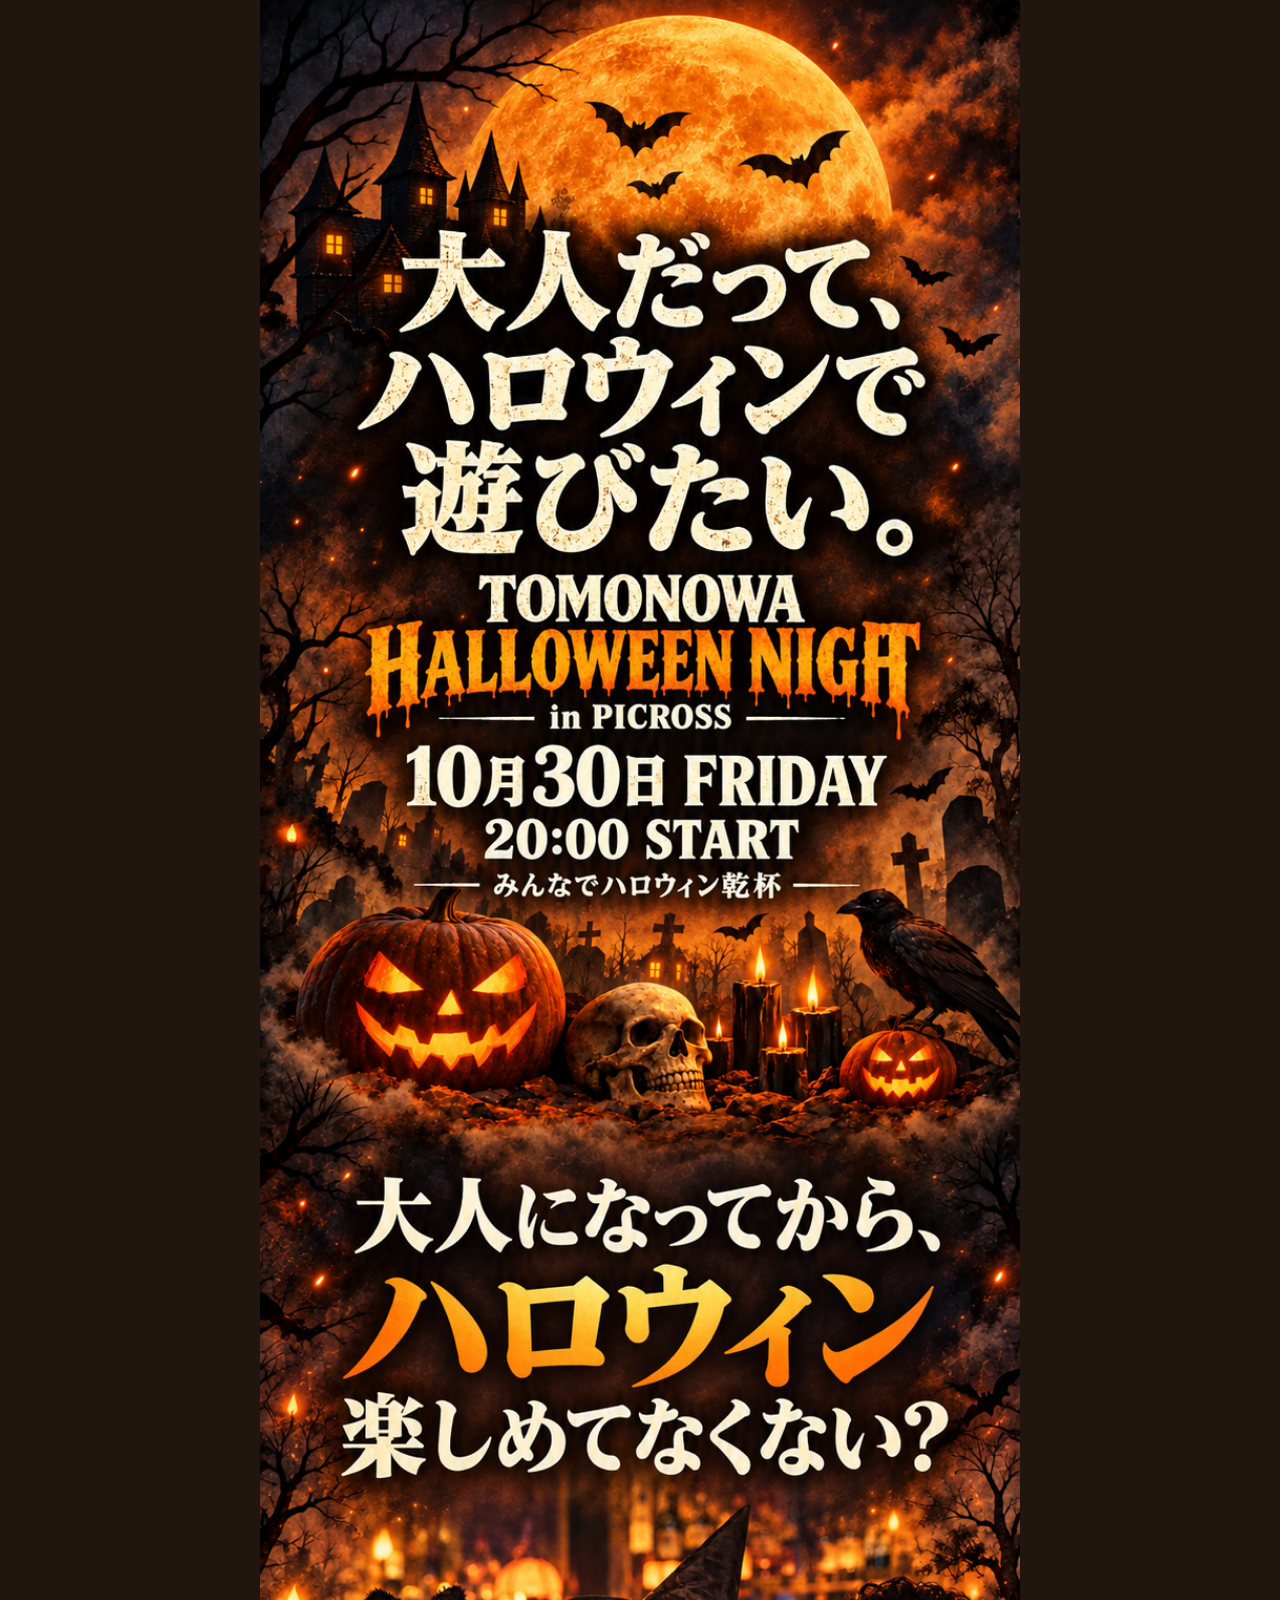
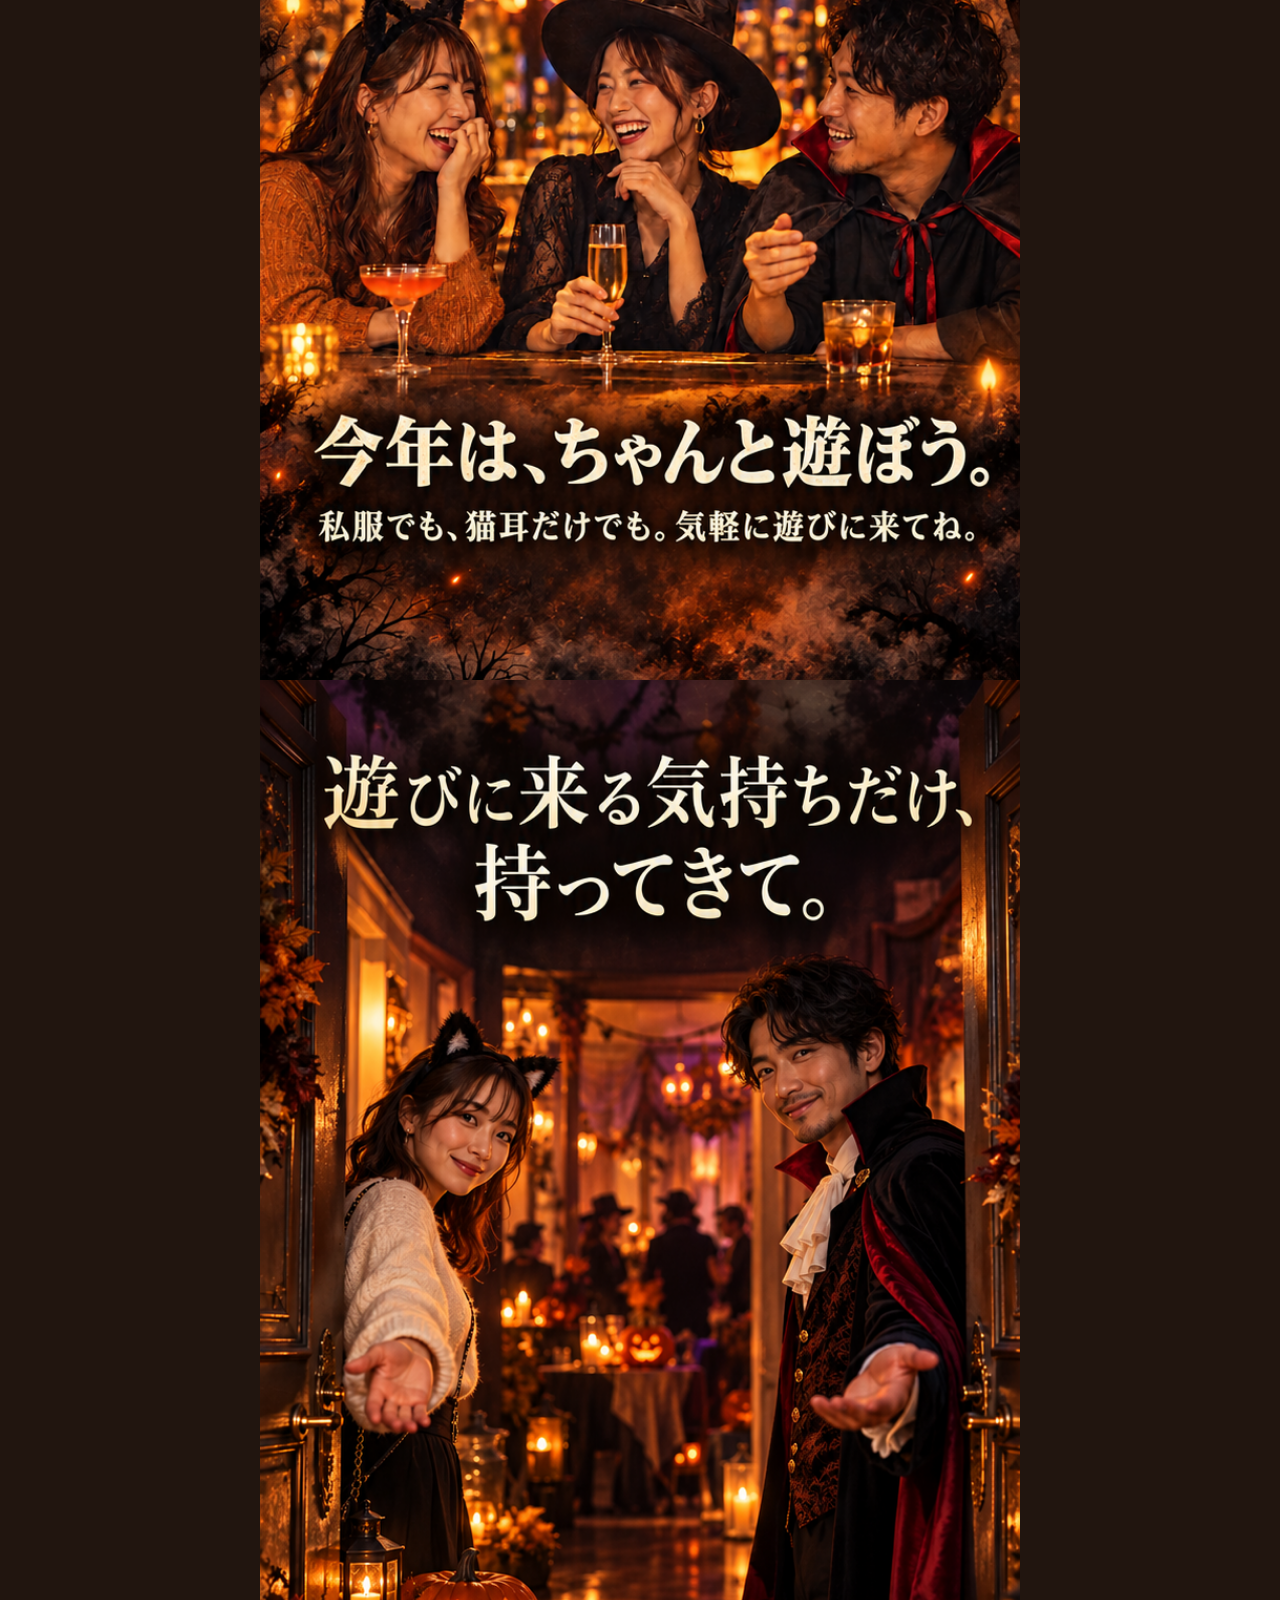
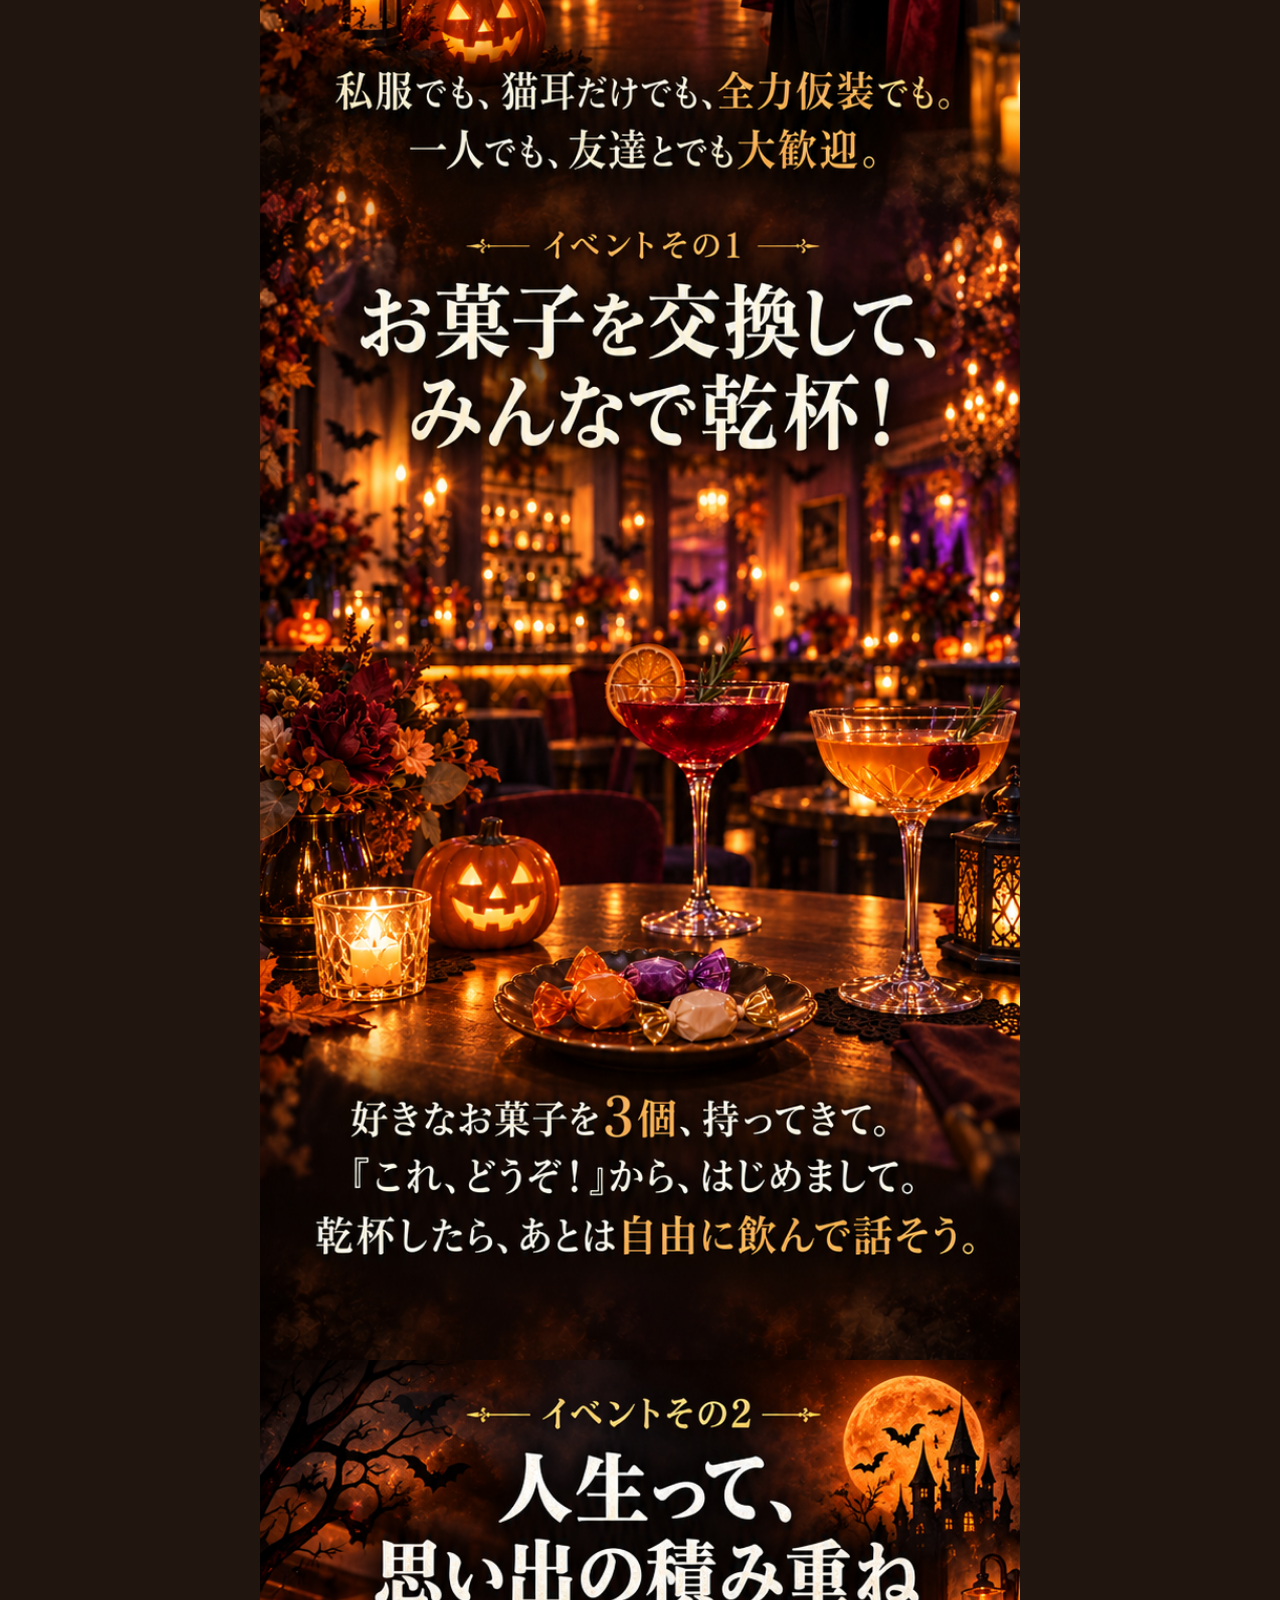
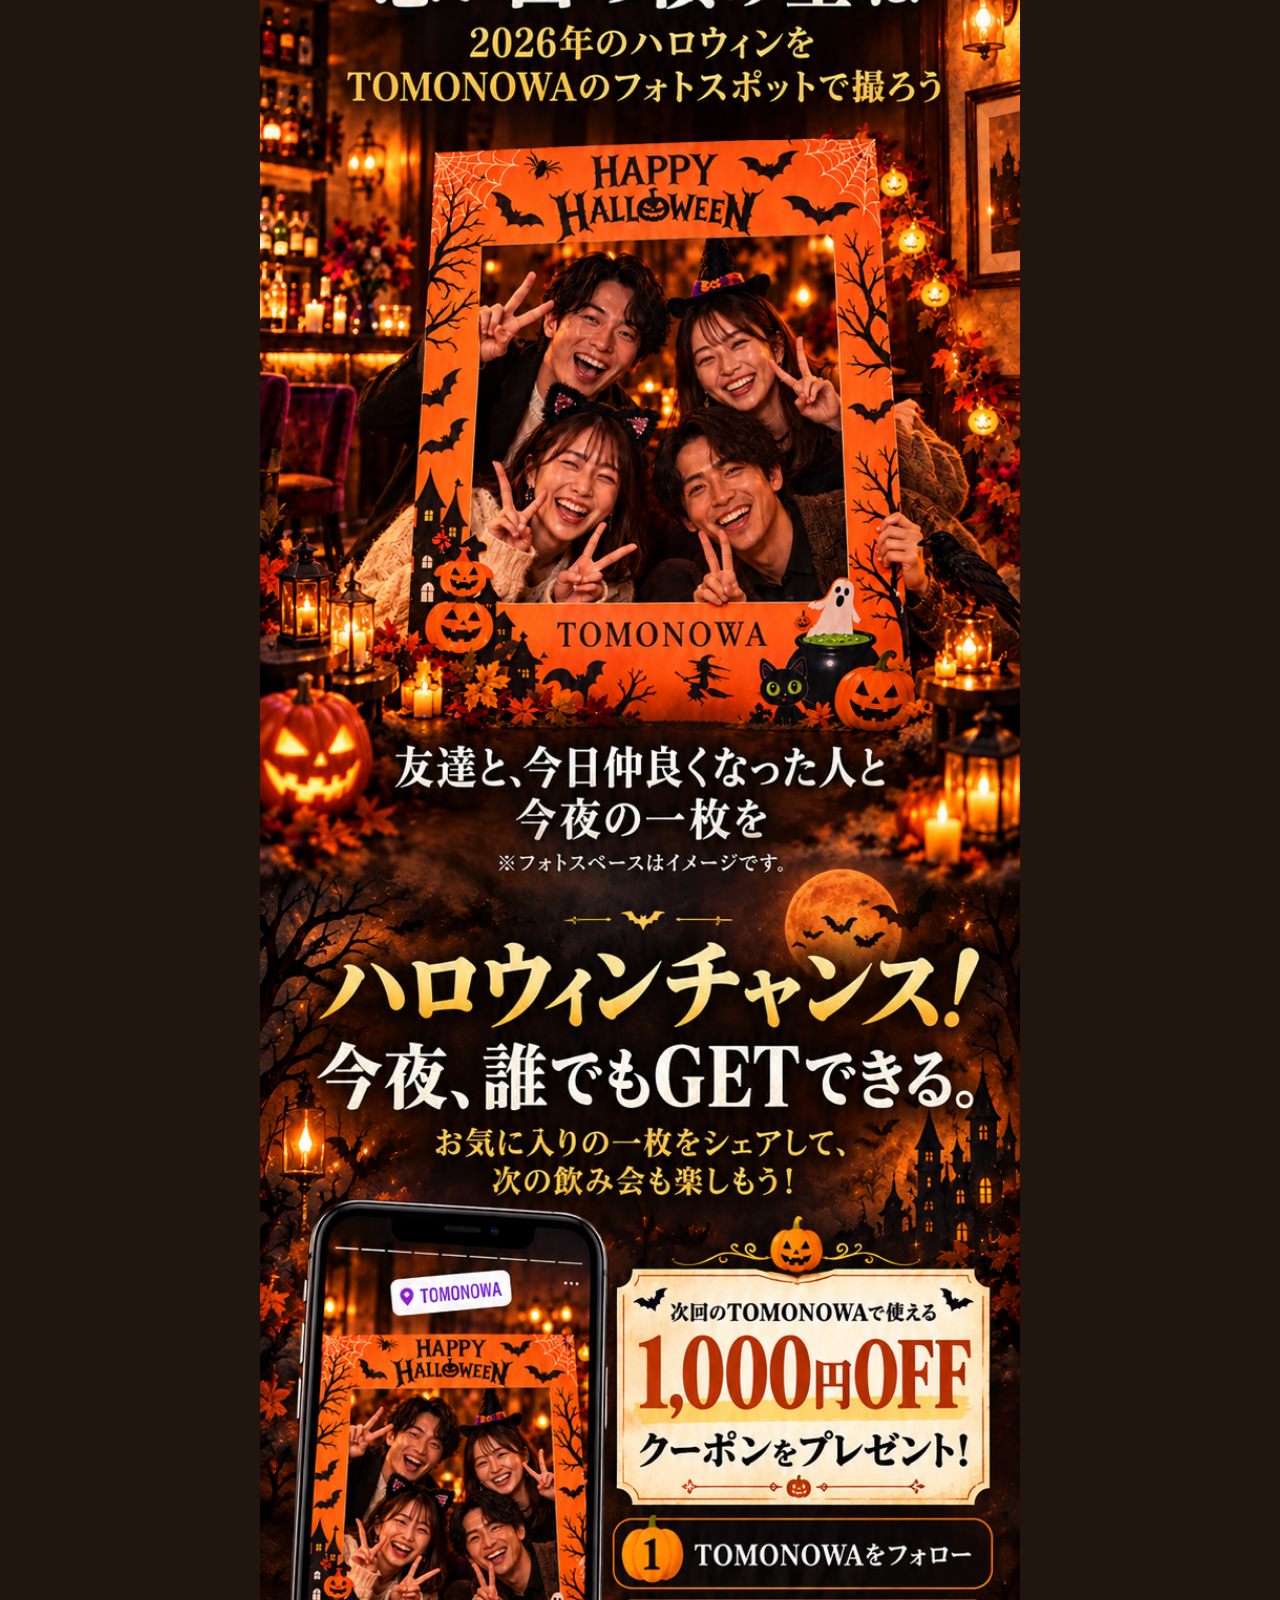
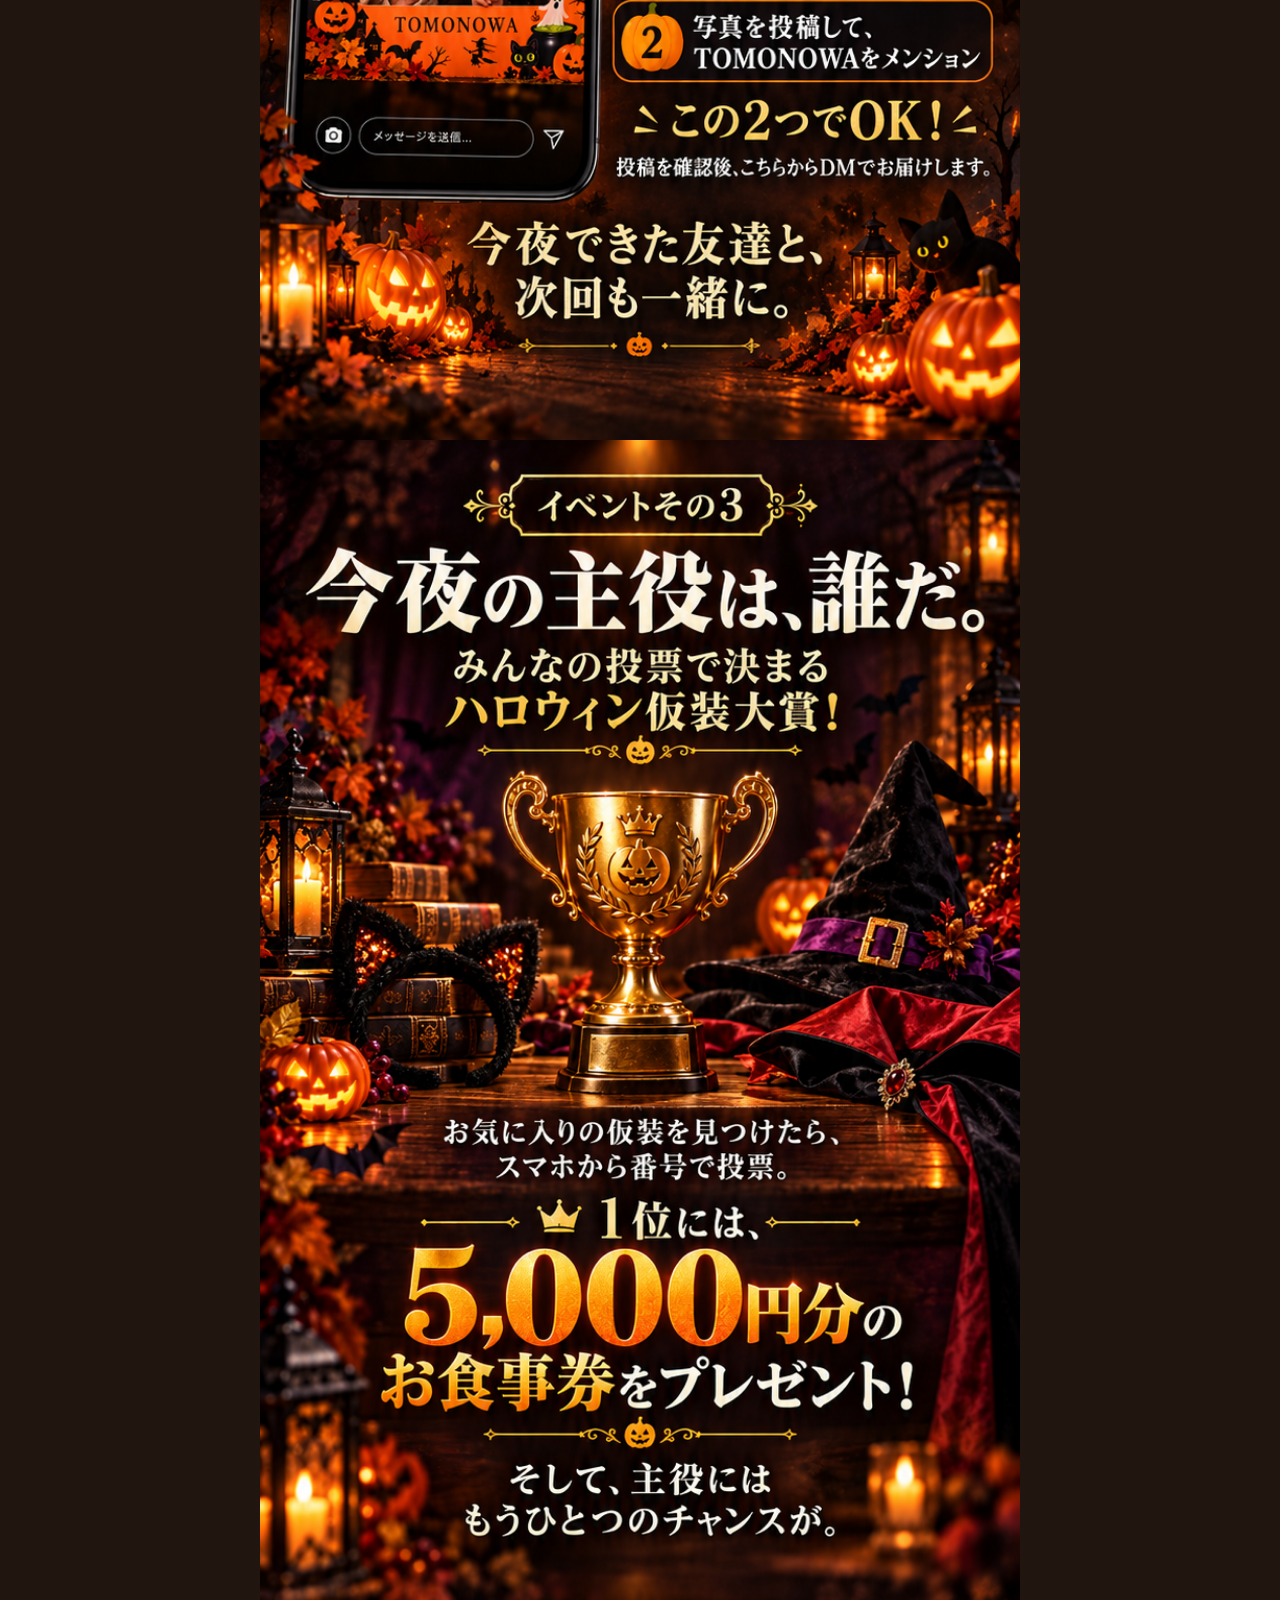
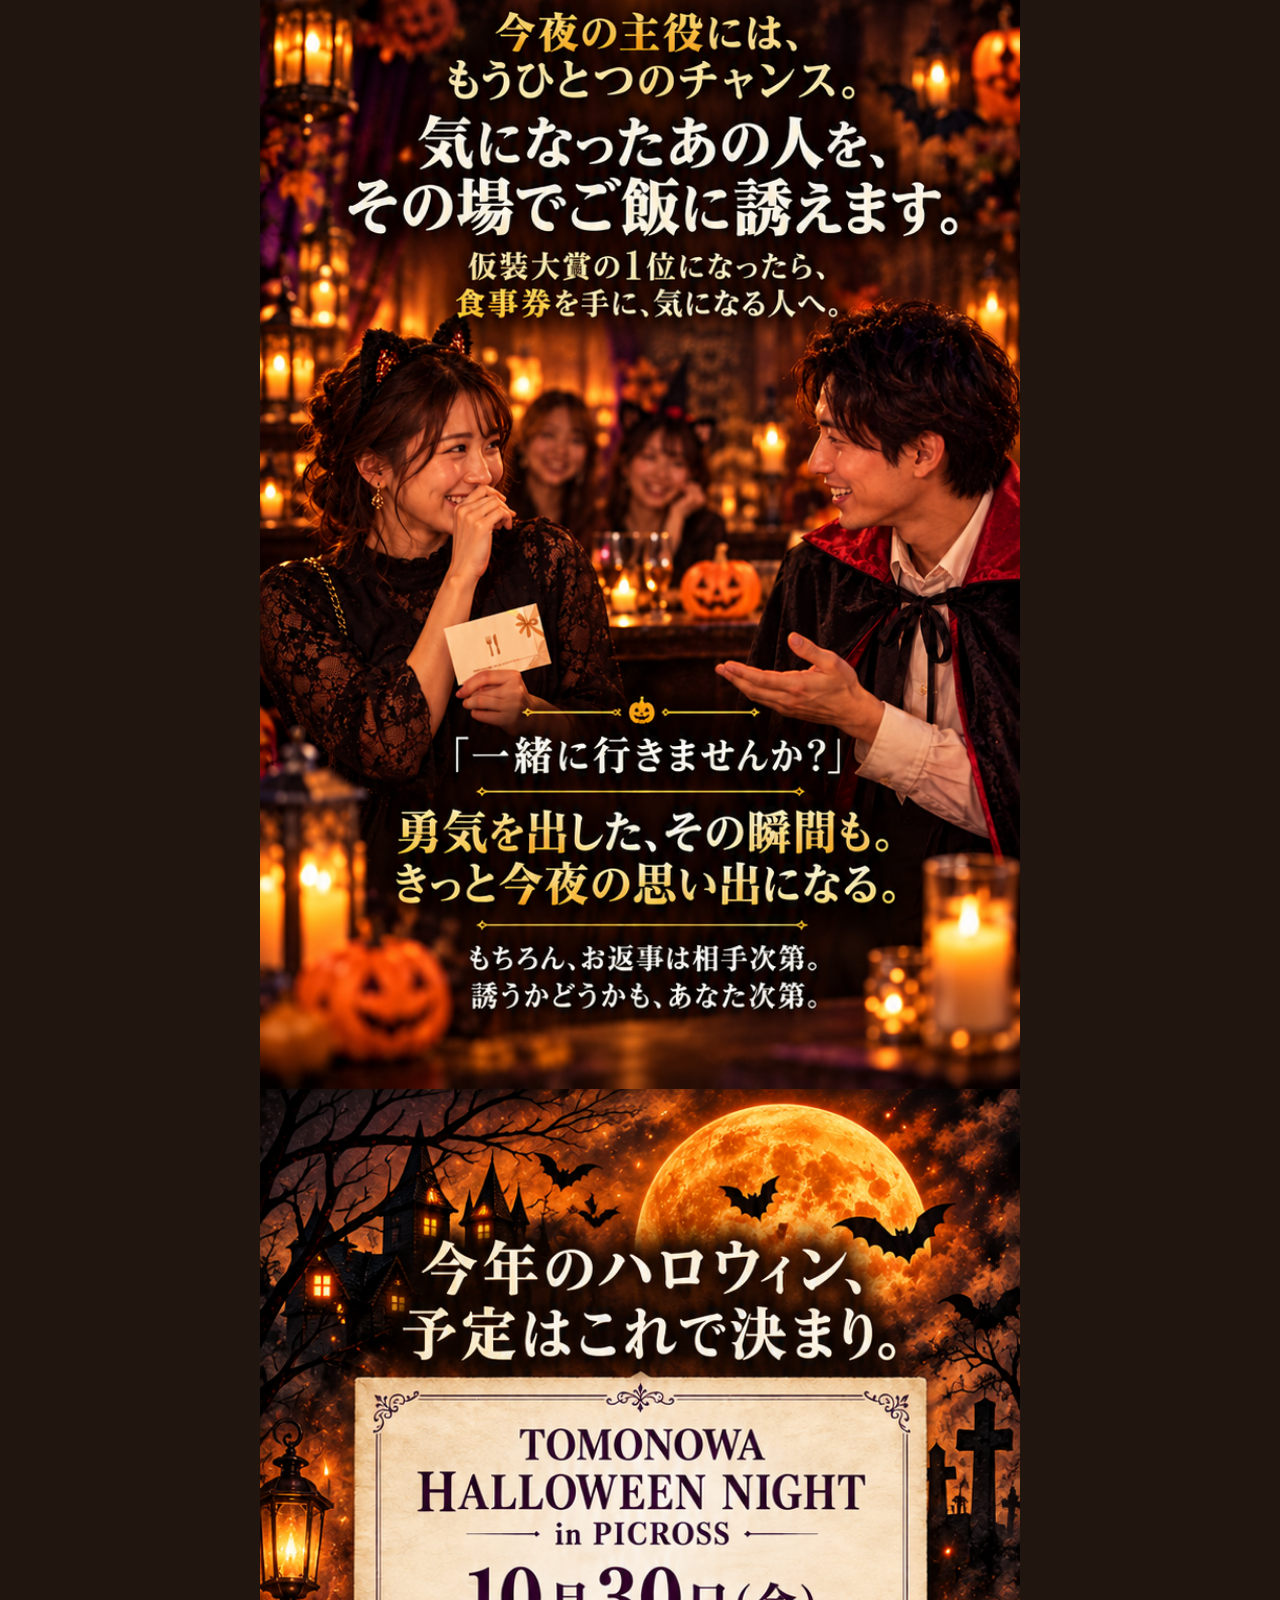
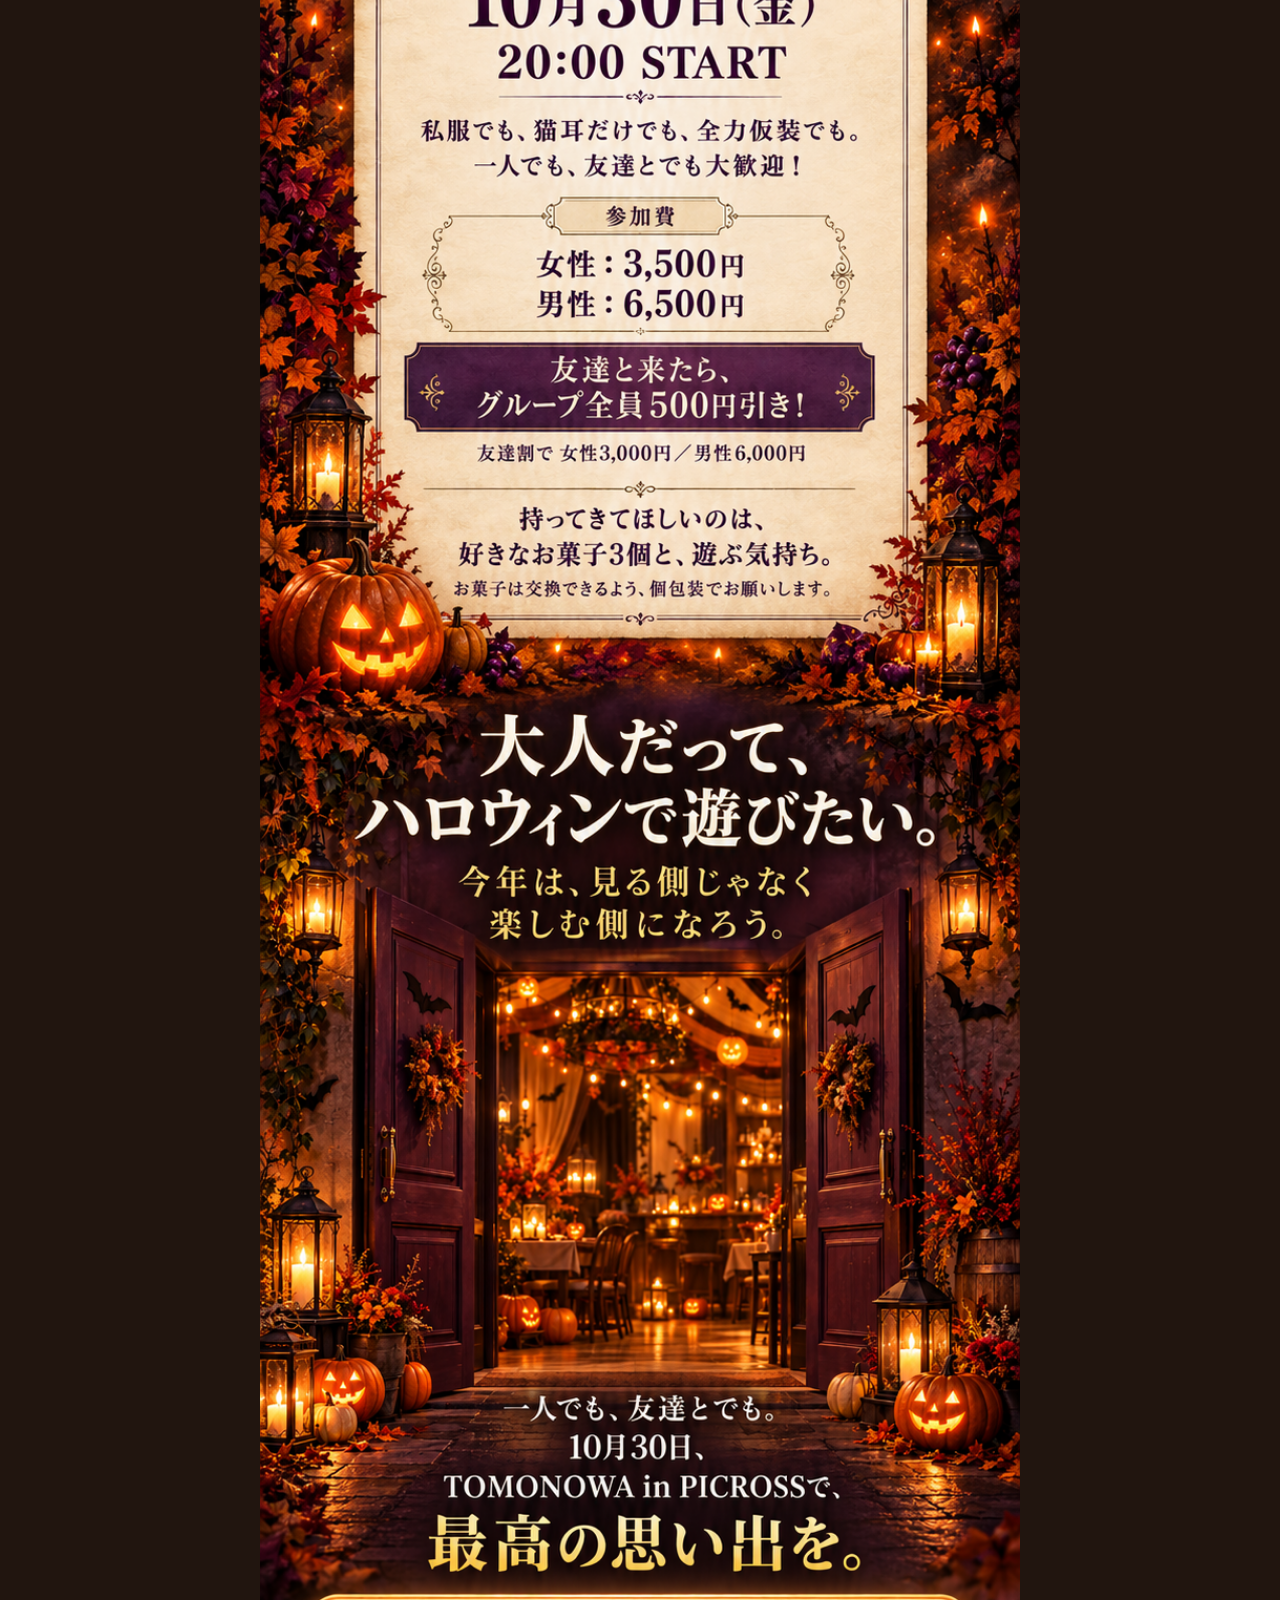
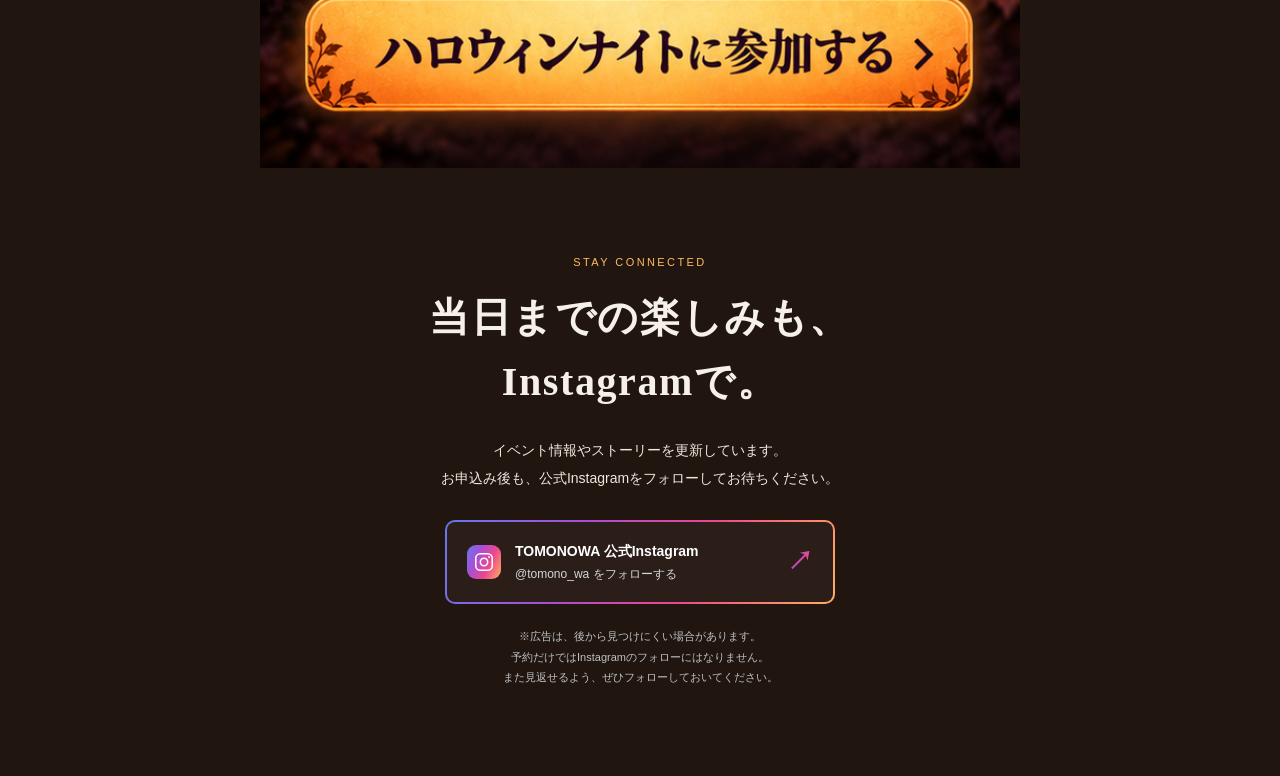
==== commit da6475a6: "Use Instagram gradient accents for follow buttons" ====
--- a/halloween/index.html
+++ b/halloween/index.html
@@ -6,7 +6,7 @@
     <title>TOMONOWA HALLOWEEN NIGHT in PICROSS｜10月30日</title>
     <meta name="description" content="10月30日20時スタート。大人だってハロウィンで遊びたい。女性3,500円、男性6,500円。友達と来たらグループ全員500円引き。">
     <link rel="stylesheet" href="./styles.css">
-    <link rel="stylesheet" href="../instagram-follow.css?v=20261022">
+    <link rel="stylesheet" href="../instagram-follow.css?v=20261022-3">
     <link rel="canonical" href="https://martech0000.github.io/tomonowa-event-portal/halloween/">
   </head>
   <body>
--- a/instagram-follow.css
+++ b/instagram-follow.css
@@ -10,13 +10,20 @@
 .instagram-follow .instagram-follow__eyebrow { margin: 0 0 18px; color: var(--ig-accent); font-size: 11px; letter-spacing: .22em; }
 .instagram-follow h2 { margin: 0; font-family: "Shippori Mincho", "Yu Mincho", serif; font-size: clamp(27px, 5vw, 40px); line-height: 1.6; letter-spacing: .04em; }
 .instagram-follow .instagram-follow__intro { margin: 22px 0 28px; font-size: 14px; line-height: 2; color: #eee8df; }
-.instagram-follow__button { display: flex; align-items: center; gap: 14px; width: min(100%, 390px); min-height: 84px; margin: 0 auto; padding: 16px 20px; border: 1px solid var(--ig-accent); border-radius: 8px; background: #ffffff09; color: #fff; text-decoration: none; text-align: left; transition: background .2s; }
-.instagram-follow__button svg { flex-shrink: 0; color: var(--ig-accent); }
-.instagram-follow__button > span:last-child { margin-left: auto; font-size: 23px; color: var(--ig-accent); }
+.instagram-follow__button { --ig-gradient: linear-gradient(115deg, #6478ef 0%, #aa4ed4 33%, #ec478e 63%, #ffaf60 100%); --ig-surface: #152832; display: flex; align-items: center; gap: 14px; width: min(100%, 390px); min-height: 84px; margin: 0 auto; padding: 16px 20px; border: 2px solid transparent; border-radius: 10px; background: linear-gradient(var(--ig-surface), var(--ig-surface)) padding-box, var(--ig-gradient) border-box; color: #fff; text-decoration: none; text-align: left; transition: box-shadow .2s; }
+.instagram-follow--halloween .instagram-follow__button { --ig-surface: #2b1d17; }
+.instagram-follow__button svg { flex-shrink: 0; width: 34px; height: 34px; padding: 6px; border-radius: 9px; background: var(--ig-gradient); color: #fff; }
+.instagram-follow__button > span:last-child { margin-left: auto; font-size: 26px; font-weight: 600; color: #f88eb7; background: var(--ig-gradient); -webkit-background-clip: text; background-clip: text; -webkit-text-fill-color: transparent; }
 .instagram-follow__button strong { display: block; font-size: 14px; line-height: 1.6; }
 .instagram-follow__button small { display: block; margin-top: 4px; font-size: 12px; color: #d2d7da; }
-.instagram-follow__button:hover { background: #ffffff14; }
+.instagram-follow__button:hover { box-shadow: 0 0 0 3px #ec478e26; }
 .instagram-follow__button:focus-visible { outline: 3px solid var(--ig-accent); outline-offset: 5px; }
 .instagram-follow .instagram-follow__note { margin: 22px 0 0; font-size: 11px; line-height: 1.9; color: #bdc2c5; }
 .instagram-follow__mobile { display: none; }
+.instagram-early { --ig-accent: #9ddbef; display: flex; align-items: center; justify-content: space-between; gap: 32px; padding: 32px max(24px, calc((100vw - 1200px) / 2)); background: #101e27; border-bottom: 1px solid #9ddbef33; color: #f5f1e8; font-family: "Noto Sans JP", "Yu Gothic", sans-serif; }
+.instagram-early h2 { margin: 0 0 8px; font-size: clamp(18px, 2vw, 23px); line-height: 1.6; font-weight: 500; }
+.instagram-early p { margin: 0; color: #d2d7da; font-size: 13px; line-height: 1.9; }
+.instagram-early__copy > small { display: block; margin-top: 8px; font-size: 11px; color: #b8c0c5; }
+.instagram-early .instagram-follow__button { flex-shrink: 0; margin: 0; width: 360px; }
+@media (max-width: 760px) { .instagram-early { flex-direction: column; align-items: stretch; gap: 20px; padding: 28px 24px; } .instagram-early .instagram-follow__button { width: 100%; max-width: 390px; } }
 @media (max-width: 420px) { .instagram-follow__mobile { display: initial; } .instagram-follow__button { padding: 15px 14px; gap: 10px; } .instagram-follow__button strong { font-size: 13px; } }
